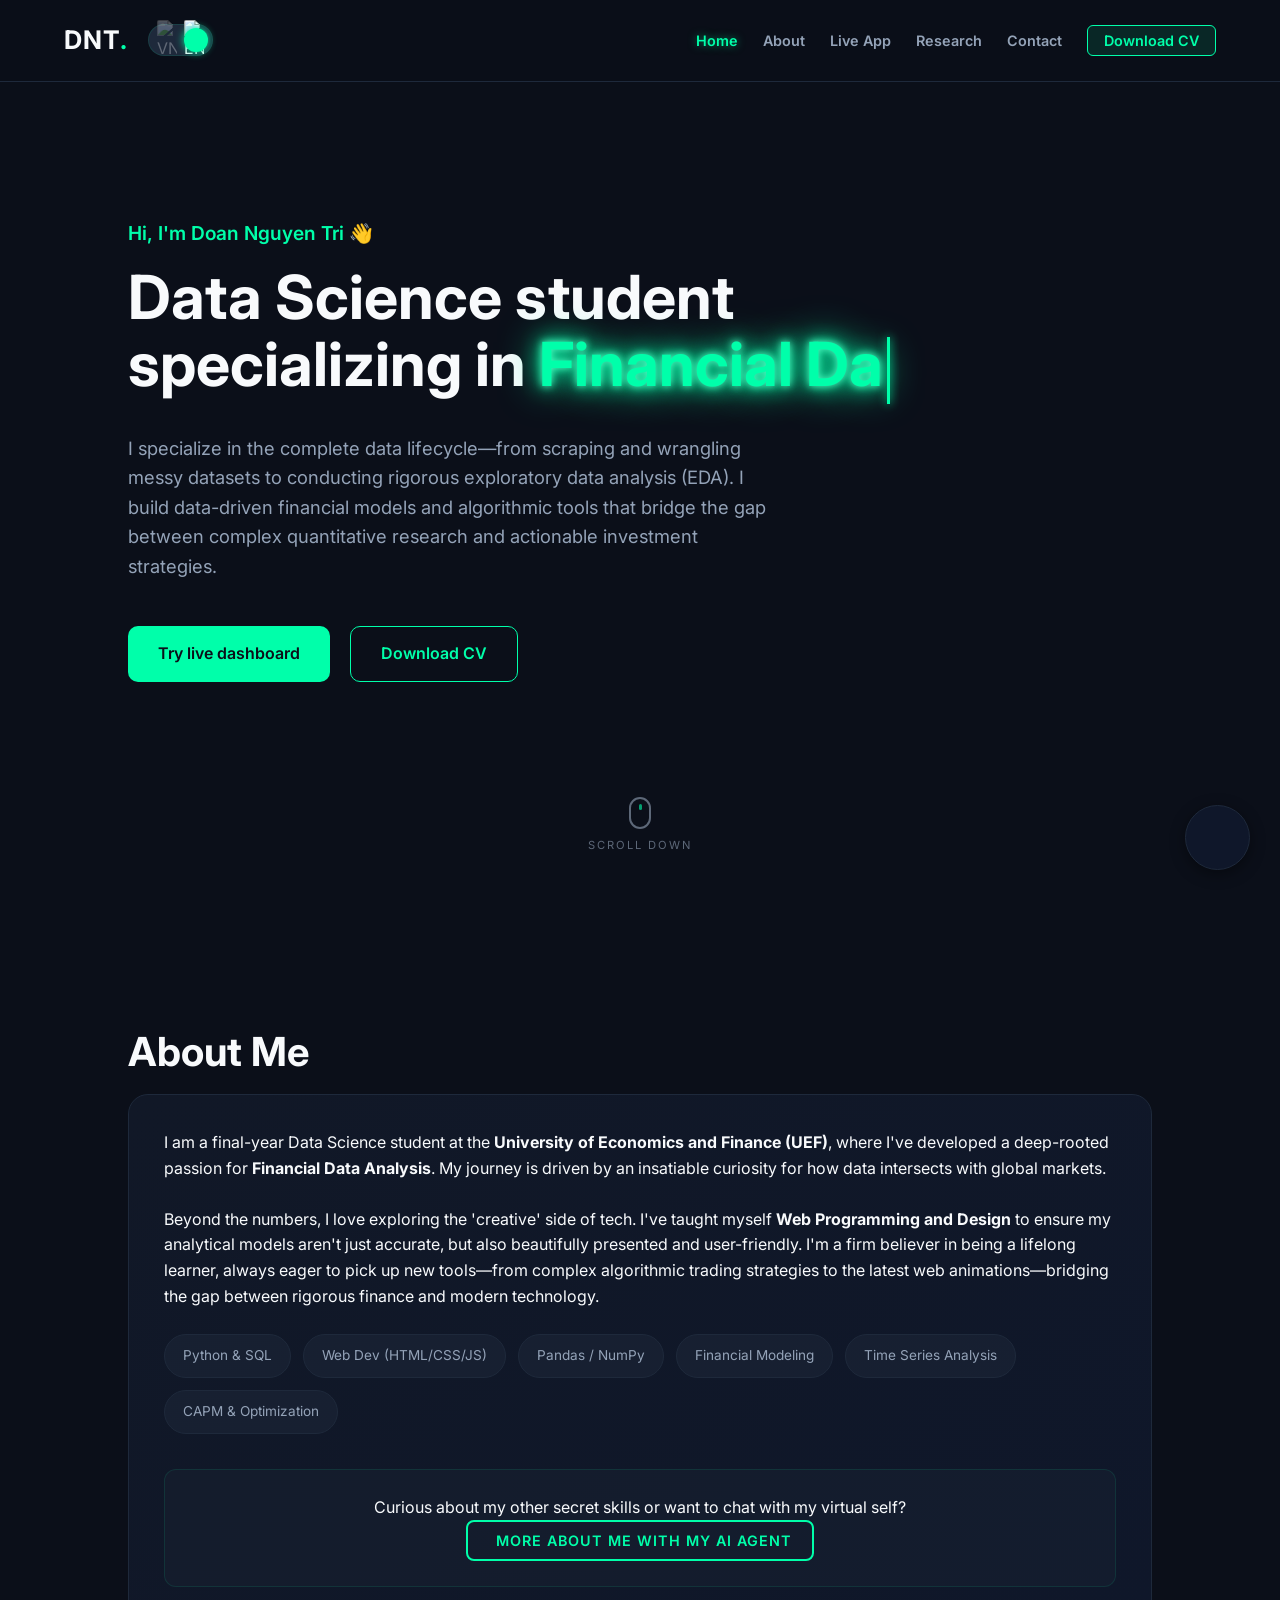
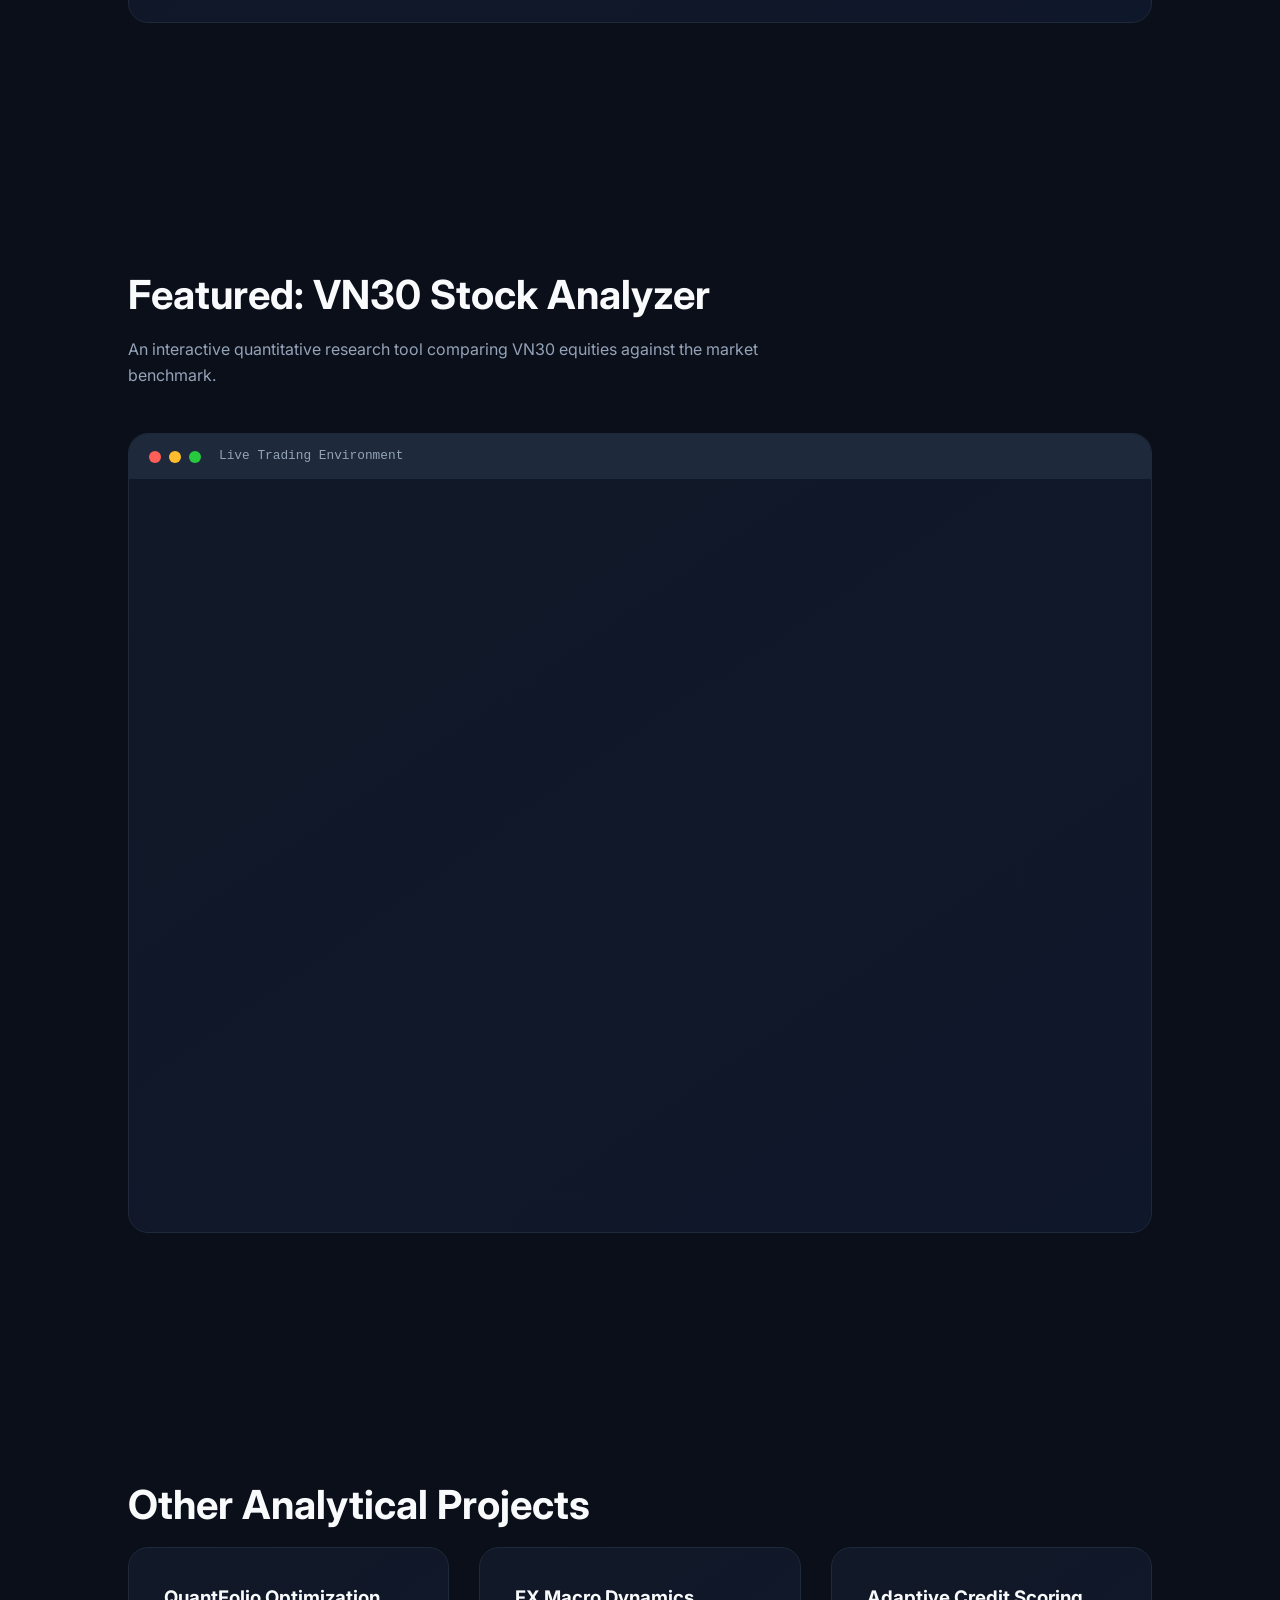
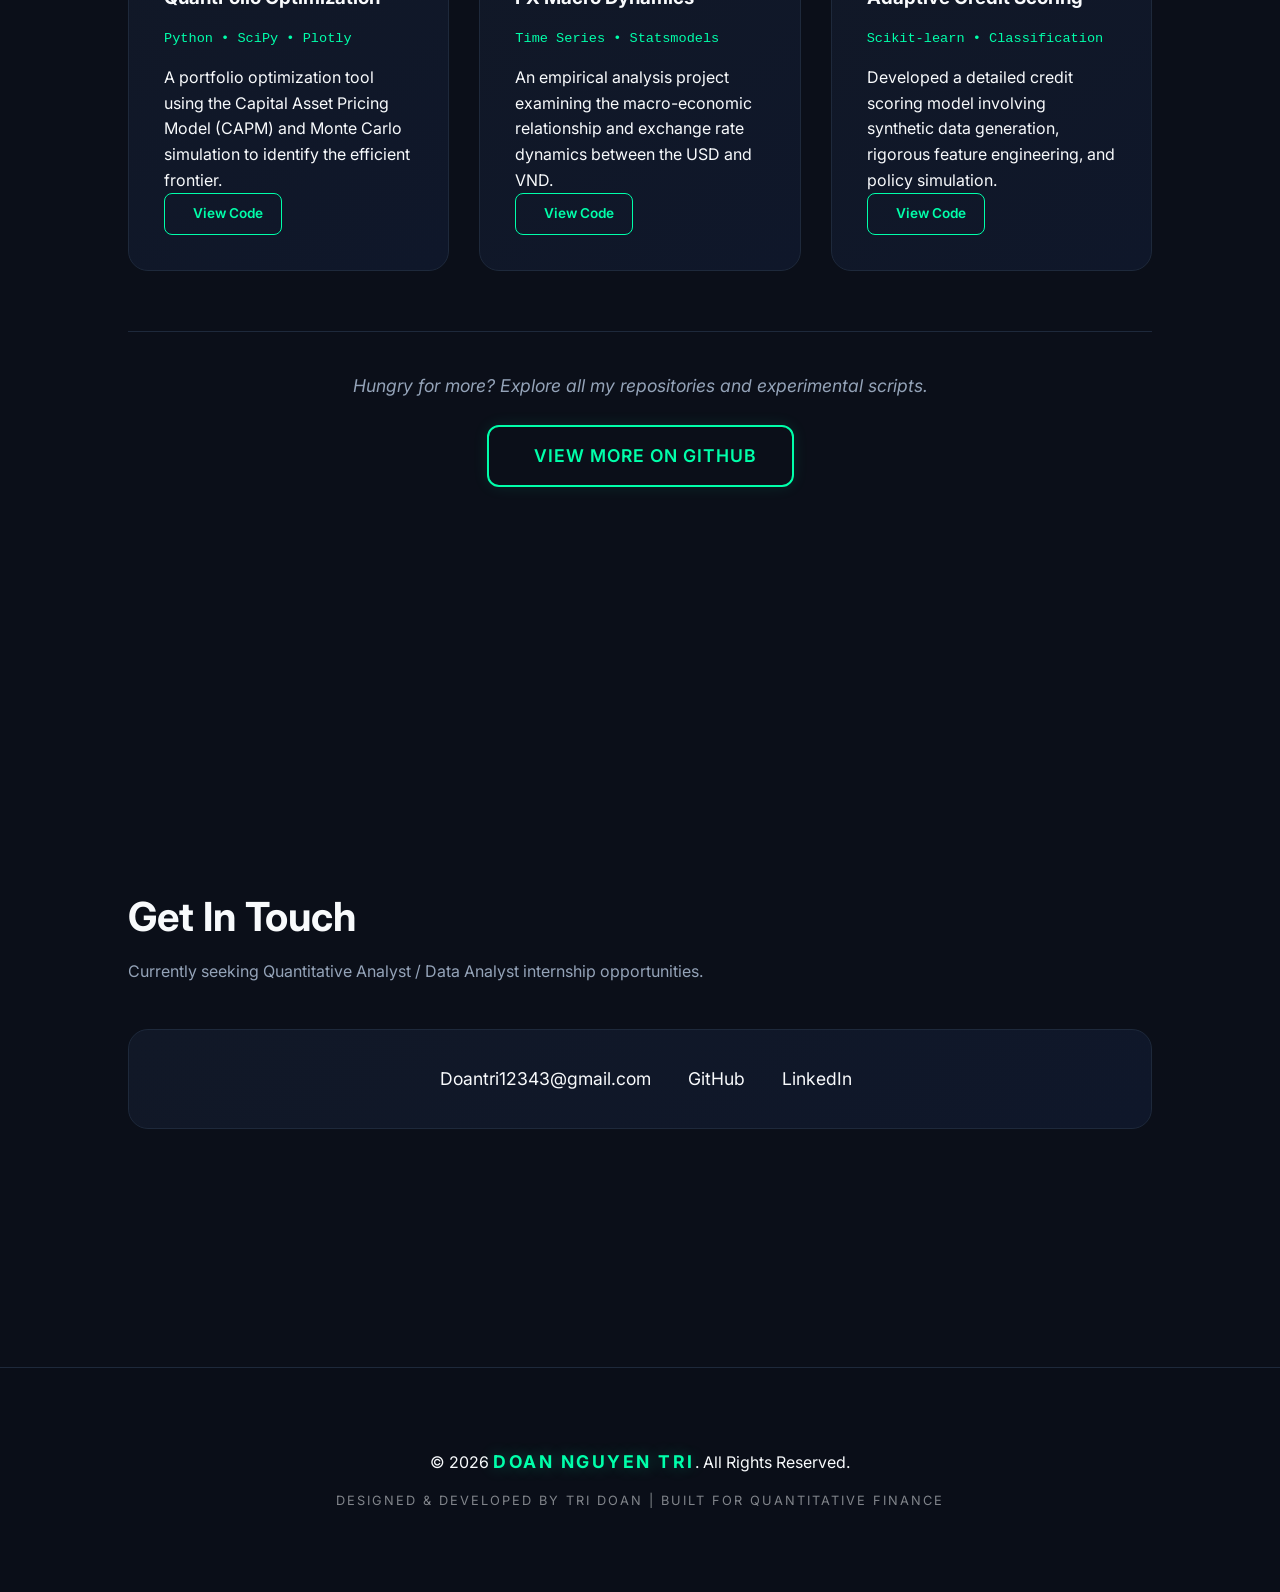
==== index.html @ 69ea42c0 "Fix: Replace flag emojis with SVG images for Windows compatibility" ====
<!DOCTYPE html>
<html lang="en">
<head>
    <meta charset="UTF-8">
    <meta name="viewport" content="width=device-width, initial-scale=1.0">
    <title>dnt.</title>
    <link rel="icon" href="assets/stats.png" type="image/png">
    <link href="https://fonts.googleapis.com/css2?family=Inter:wght@300;400;600;700&display=swap" rel="stylesheet">
    <script src="https://unpkg.com/@phosphor-icons/web"></script>
    <link rel="stylesheet" href="style.css">
    <meta name="author" content="Doan Nguyen Tri">
</head>
<body>
    <div class="scroll-progress"></div>

    <div class="video-bg-container">
        <video muted playsinline class="video-bg" id="scrollVideo">
            <source src="assets/background.mp4" type="video/mp4">
        </video>
        <div class="video-overlay"></div>
    </div>

    <nav class="navbar">
        <div class="logo">DNT<span class="accent">.</span></div>

        <div class="lang-switch-container">
            <input type="checkbox" id="lang-toggle" class="lang-checkbox">
            <label for="lang-toggle" class="lang-label">
                <div class="lang-ball"></div>
                <span class="lang-icon vi-icon">
                    <img src="https://flagcdn.com/w20/vn.png" width="20" alt="VN">
                </span>
                <span class="lang-icon en-icon">
                    <img src="https://flagcdn.com/w20/gb.png" width="20" alt="EN">
                </span>
            </label>
        </div>

        <ul class="nav-links">
            <li><a href="#hero" data-i18n="nav_home">Home</a></li>
            <li><a href="#about" data-i18n="nav_about">About</a></li>
            <li><a href="#featured" data-i18n="nav_live">Live App</a></li>
            <li><a href="#projects" data-i18n="nav_research">Research</a></li>
            <li><a href="#contact" data-i18n="nav_contact">Contact</a></li>
            <li><a href="CV_Doan_Nguyen_Tri_Quant_Analyst.pdf" download class="btn-cv-nav" data-i18n="nav_cv">Download CV</a></li>
        </ul>
    </nav>

    <section id="hero" class="section reveal">
        <p class="greeting" data-i18n="hero_greeting">Hi, I'm <span class="accent">Doan Nguyen Tri</span> 👋</p>
        <h1 class="hero-title">
            Data Science student <br>
            specializing in <span class="typed-text"></span><span class="cursor">&nbsp;</span>
        </h1>
        <p class="hero-desc" data-i18n="hero_desc">I specialize in the complete data lifecycle—from scraping and wrangling messy datasets to conducting rigorous exploratory data analysis (EDA). I build data-driven financial models and algorithmic tools that bridge the gap between complex quantitative research and actionable investment strategies.</p>
        
        <div class="hero-cta">
            <a href="#featured" class="btn btn-primary" data-i18n="hero_btn_live">Try live dashboard</a>
            <a href="CV_Doan_Nguyen_Tri_Quant_Analyst.pdf" download class="btn btn-outline" data-i18n="hero_btn_cv">
                <i class="ph ph-file-pdf"></i> Download CV
            </a>
        </div>

        <a href="#about" class="scroll-indicator">
            <div class="mouse">
                <div class="wheel"></div>
            </div>
            <p data-i18n="scroll_down">Scroll Down</p>
        </a>
    </section>

    <section id="about" class="section reveal">
        <h2 class="section-title" data-i18n="about_title">About Me</h2>
        <div class="about-content card">
            <p data-i18n="about_desc">I am a final-year Data Science student at the <strong>University of Economics and Finance (UEF)</strong>, where I've developed a deep-rooted passion for <strong>Financial Data Analysis</strong>. My journey is driven by an insatiable curiosity for how data intersects with global markets.
            <br><br>
            Beyond the numbers, I love exploring the 'creative' side of tech. I've taught myself <strong>Web Programming and Design</strong> to ensure my analytical models aren't just accurate, but also beautifully presented and user-friendly. I'm a firm believer in being a lifelong learner, always eager to pick up new tools—from complex algorithmic trading strategies to the latest web animations—bridging the gap between rigorous finance and modern technology.</p>
            
            <div class="skills-grid">
                <div class="skill-tag">Python & SQL</div>
                <div class="skill-tag">Web Dev (HTML/CSS/JS)</div>
                <div class="skill-tag">Pandas / NumPy</div>
                <div class="skill-tag">Financial Modeling</div>
                <div class="skill-tag">Time Series Analysis</div>
                <div class="skill-tag">CAPM & Optimization</div>
            </div>

            <div class="ai-agent-cta-frame reveal fade-up">
                <p data-i18n="ai_cta_text">Curious about my other secret skills or want to chat with my virtual self?</p>
                <button id="about-ai-cta-btn" class="btn-ai-cta" data-i18n="ai_cta_btn">
                    <i class="ph ph-robot"></i> More about me with my AI Agent
                </button>
            </div>
        </div>
    </section>

    <section id="featured" class="section reveal">
        <h2 class="section-title" data-i18n="featured_title">Featured: VN30 Stock Analyzer</h2>
        <p class="section-subtitle" data-i18n="featured_sub">An interactive quantitative research tool comparing VN30 equities against the market benchmark.</p>
        
        <div class="iframe-container card">
            <div class="iframe-header">
                <span class="dot red"></span>
                <span class="dot yellow"></span>
                <span class="dot green"></span>
                <span class="iframe-title" data-i18n="iframe_title">Live Trading Environment</span>
            </div>
            
            <div style="width: 100%; height: 700px; overflow: hidden; border-radius: 0 0 10px 10px;">
                <iframe 
                    src="https://dnt-quant-analyzer.streamlit.app/?embed=true#raw-data-explorer" 
                    style="width: 100%; height: 750px; border: none; margin-bottom: -50px; display: block;"
                    allowfullscreen>
                </iframe>
            </div>
        </div>
    </section>

    <section id="projects" class="section reveal">
        <h2 class="section-title" data-i18n="projects_title">Other Analytical Projects</h2>
        
        <div class="projects-grid">
            <div class="project-card card">
                <h3>QuantFolio Optimization</h3>
                <div class="tech-stack">Python • SciPy • Plotly</div>
                <p data-i18n="proj_1_desc">A portfolio optimization tool using the Capital Asset Pricing Model (CAPM) and Monte Carlo simulation to identify the efficient frontier.</p>
                <a href="https://github.com/carrot1301/QuantFolio-Optimization" class="btn btn-outline btn-sm" target="_blank" data-i18n="view_code">
                    <i class="ph ph-github-logo"></i> View Code
                </a>
            </div>

            <div class="project-card card">
                <h3>FX Macro Dynamics</h3>
                <div class="tech-stack">Time Series • Statsmodels</div>
                <p data-i18n="proj_2_desc">An empirical analysis project examining the macro-economic relationship and exchange rate dynamics between the USD and VND.</p>
                <a href="https://github.com/carrot1301/FX-Macro-Dynamics-USD-VND-Driver-Analysis" class="btn btn-outline btn-sm" target="_blank" data-i18n="view_code">
                    <i class="ph ph-github-logo"></i> View Code
                </a>
            </div>

            <div class="project-card card">
                <h3>Adaptive Credit Scoring</h3>
                <div class="tech-stack">Scikit-learn • Classification</div>
                <p data-i18n="proj_3_desc">Developed a detailed credit scoring model involving synthetic data generation, rigorous feature engineering, and policy simulation.</p>
                <a href="https://github.com/carrot1301/Latent-Default-Prediction-System" class="btn btn-outline btn-sm" target="_blank" data-i18n="view_code">
                    <i class="ph ph-github-logo"></i> View Code
                </a>
            </div>
        </div> 
        
        <div class="github-cta reveal">
            <p data-i18n="github_cta_text">Hungry for more? Explore all my repositories and experimental scripts.</p>
            <a href="https://github.com/carrot1301?tab=repositories" target="_blank" class="btn btn-github-more" data-i18n="github_cta_btn">
                <i class="ph ph-github-logo"></i> View more on GitHub
            </a>
        </div>
    </section>

    <section id="contact" class="section reveal">
        <h2 class="section-title" data-i18n="contact_title">Get In Touch</h2>
        <p class="section-subtitle" data-i18n="contact_sub">Currently seeking Quantitative Analyst / Data Analyst internship opportunities.</p>
        <div class="contact-links card">
            <a href="mailto:doantri12343@gmail.com" class="contact-item">
                <i class="ph ph-envelope-simple"></i> Doantri12343@gmail.com
            </a>
            <a href="https://github.com/carrot1301" target="_blank" class="contact-item">
                <i class="ph ph-github-logo"></i> GitHub
            </a>
            <a href="https://www.linkedin.com/in/nguyen-tri-doan-629408251/" target="_blank" class="contact-item">
                <i class="ph ph-linkedin-logo"></i> LinkedIn
            </a>
        </div>
    </section>

    <footer>
        <div class="footer-content">
            <p data-i18n="footer_rights">© 2026 <strong>DOAN NGUYEN TRI</strong>. All Rights Reserved.</p>
            <p class="footer-sub" data-i18n="footer_sub">Designed & Developed by Tri Doan | Built for Quantitative Finance</p>
        </div>
    </footer>

    <div class="chatbot-container">
        <button id="chat-toggle-btn" class="chat-toggle-btn">
            <div id="siri-orb" class="siri-sphere hidden"></div>
            <i class="ph ph-robot" id="robot-icon"></i>
        </button>
        
        <div id="chat-window" class="chat-window hidden">
            <div class="chat-header">
                <span class="bot-name">DNT AI Assistant <span class="dot green"></span></span>
                <button id="close-chat-btn"><i class="ph ph-x"></i></button>
            </div>
            <div id="chat-messages" class="chat-messages">
                <div class="message bot" data-i18n="chat_welcome">Xin chào! Mình là trợ lý AI của Trí. Bạn có câu hỏi gì không?</div>
            </div>
            <div class="chat-input-area">
                <input type="text" id="chat-input" data-i18n-placeholder="chat_placeholder" placeholder="Đợi bạn hỏi..." />
                <button id="send-chat-btn"><i class="ph ph-paper-plane-right"></i></button>
            </div>
        </div>
    </div>

    <script src="https://cdnjs.cloudflare.com/ajax/libs/animejs/3.2.1/anime.min.js"></script>
    <script src="script.js"></script>
</body>
</html>
---- style.css ----
/* --- 1. BIẾN GLOBAL & CẤU HÌNH HỆ THỐNG --- */
:root {
    --bg-color: #0b0f19;
    --card-bg: linear-gradient(145deg, #111827, #0f172a);
    --card-border: #1e293b;
    --text-primary: #f8fafc;
    --text-secondary: #94a3b8;
    --accent: #00ffaa;
    --accent-hover: #00cc88;
    --transition: all 0.4s cubic-bezier(0.4, 0, 0.2, 1);
}

/* --- 2. RESET & CẤU HÌNH CHUNG --- */
* { margin: 0; padding: 0; box-sizing: border-box; font-family: 'Inter', sans-serif; }
html { scroll-behavior: smooth; }
body { background-color: var(--bg-color); color: var(--text-primary); line-height: 1.6; overflow-x: hidden; }
.navbar, .section, footer { position: relative; z-index: 10; }

/* --- 3. VIDEO BACKGROUND --- */
.video-bg-container {
    position: fixed; top: 0; left: 0;
    width: 100vw; height: 100vh;
    z-index: -100; overflow: hidden;
    pointer-events: none;
    background: var(--bg-color);
}
.video-bg {
    min-width: 100%; min-height: 100%;
    width: auto; height: auto;
    position: absolute; top: 50%; left: 50%;
    transform: translate(-50%, -50%);
    object-fit: cover;
    filter: blur(2px);
    will-change: transform, opacity;
}
.video-overlay {
    position: absolute; top: 0; left: 0;
    width: 100%; height: 100%;
    background-color: rgba(11, 15, 25, 0.82);
    z-index: -99;
}

/* --- 4. NAVBAR --- */
.navbar {
    position: fixed; top: 0; width: 100%;
    padding: 20px 5%;
    display: flex; justify-content: space-between; align-items: center;
    background: rgba(11, 15, 25, 0.75);
    backdrop-filter: blur(15px);
    border-bottom: 1px solid var(--card-border);
    z-index: 1000;
}
.logo { font-size: 1.6rem; font-weight: 700; letter-spacing: 1px; color: var(--text-primary); }
.accent { color: var(--accent); }
.nav-links { list-style: none; display: flex; gap: 25px; align-items: center; }
.nav-links a { text-decoration: none; color: var(--text-secondary); font-size: 0.9rem; font-weight: 600; transition: var(--transition); }
.nav-links a:hover, .nav-links a.active { color: var(--accent); text-shadow: 0 0 8px rgba(0, 255, 170, 0.5); }
.btn-cv-nav { background: rgba(0, 255, 170, 0.1); border: 1px solid var(--accent); padding: 6px 16px !important; border-radius: 6px; color: var(--accent) !important; }
.btn-cv-nav:hover { background: var(--accent) !important; color: var(--bg-color) !important; box-shadow: 0 0 15px var(--accent); }

/* --- 5. TYPING NEON GLOW --- */
.typed-text {
    color: var(--accent);
    text-shadow: 0 0 7px rgba(255,255,255,0.3), 0 0 10px var(--accent), 0 0 21px var(--accent), 0 0 42px var(--accent);
}
.cursor {
    display: inline-block; width: 3px; height: 1.1em;
    background-color: var(--accent); margin-left: 4px;
    vertical-align: middle;
    animation: blink 1s step-end infinite;
    box-shadow: 0 0 10px var(--accent);
}
.cursor.typing { animation: none; opacity: 1; }
@keyframes blink { 0%, 100% { opacity: 1; } 50% { opacity: 0; } }

/* --- 6. SCROLL INDICATORS --- */
.scroll-progress {
    position: fixed; top: 0; left: 0;
    height: 3px; background: var(--accent); width: 0%;
    z-index: 9999; box-shadow: 0 0 10px var(--accent);
}
.scroll-indicator {
    position: absolute; bottom: 5vh; left: 50%;
    transform: translateX(-50%);
    display: flex; flex-direction: column; align-items: center; gap: 8px;
    text-decoration: none; opacity: 0.6; transition: var(--transition);
}
.scroll-indicator:hover { opacity: 1; }
.scroll-indicator p { font-size: 0.7rem; letter-spacing: 2px; text-transform: uppercase; color: var(--text-secondary); }
.mouse { width: 22px; height: 32px; border: 2px solid var(--text-secondary); border-radius: 12px; display: flex; justify-content: center; padding-top: 5px; }
.wheel { width: 3px; height: 6px; background-color: var(--accent); border-radius: 2px; animation: scrollWheel 1.6s infinite; }
@keyframes scrollWheel { 0% { transform: translateY(0); opacity: 1; } 100% { transform: translateY(12px); opacity: 0; } }

/* --- 7. SECTION & REVEAL --- */
.section { padding: 120px 10%; min-height: 80vh; display: flex; flex-direction: column; justify-content: center; }
.reveal { opacity: 0; transform: translateY(30px); transition: all 0.8s cubic-bezier(0.4, 0, 0.2, 1); }
.reveal.active { opacity: 1; transform: translateY(0); }
.section-title { font-size: 2.5rem; margin-bottom: 10px; font-weight: 700; }
.section-subtitle { color: var(--text-secondary); margin-bottom: 45px; max-width: 700px; }

/* --- 8. CARD --- */
.card {
    background: var(--card-bg);
    border: 1px solid var(--card-border);
    border-radius: 20px; padding: 35px;
    transition: var(--transition);
}
.card:hover {
    transform: translateY(-8px);
    box-shadow: 0 15px 40px rgba(0,0,0,0.4);
    border-color: rgba(0,255,170,0.4);
}

/* --- 9. HERO --- */
#hero { min-height: 100vh; align-items: flex-start; }
.greeting { color: var(--accent); font-size: 1.2rem; font-weight: 600; margin-bottom: 15px; }
.hero-title { font-size: 3.8rem; line-height: 1.1; margin-bottom: 30px; }
.hero-desc { font-size: 1.15rem; color: var(--text-secondary); max-width: 650px; margin-bottom: 45px; }
.hero-cta { display: flex; gap: 20px; }

/* --- 10. BUTTONS --- */
.btn {
    padding: 14px 30px; border-radius: 10px; text-decoration: none;
    font-weight: 600; transition: var(--transition);
    display: inline-flex; align-items: center; gap: 10px;
}
/* FIX: Added .btn-sm for project cards */
.btn-sm { padding: 9px 18px; font-size: 0.85rem; border-radius: 8px; }
.btn-primary { background-color: var(--accent); color: var(--bg-color); }
.btn-outline { color: var(--accent); border: 1px solid var(--accent); }
.btn-primary:hover, .btn-outline:hover { transform: translateY(-3px) scale(1.02); box-shadow: 0 5px 20px rgba(0,255,170,0.2); }

/* --- 11. SKILLS --- */
.skills-grid { display: flex; flex-wrap: wrap; gap: 12px; margin-top: 25px; }
.skill-tag {
    background: rgba(30,41,59,0.5); border: 1px solid var(--card-border);
    padding: 10px 18px; border-radius: 50px;
    font-size: 0.85rem; color: var(--text-secondary);
    transition: var(--transition);
}
.skill-tag:hover { border-color: var(--accent); color: var(--accent); background: rgba(0,255,170,0.05); }

/* --- 12. AI AGENT CTA (ABOUT ME) --- */
/* FIX: Unified class name — HTML now uses .ai-agent-cta-frame (removed "reveal" suffix) */
.ai-agent-cta-frame {
    margin-top: 35px; padding: 25px; border-radius: 12px;
    background: rgba(30,41,59,0.3);
    border: 1px solid rgba(0,255,170,0.1);
    text-align: center; transition: var(--transition);
}
.ai-agent-cta-frame:hover {
    border-color: rgba(0,255,170,0.3);
    box-shadow: 0 0 15px rgba(0,255,170,0.05);
}
.btn-ai-cta {
    background: transparent; border: 2px solid var(--accent); color: var(--accent);
    padding: 10px 20px; font-size: 0.9rem; font-weight: 600; border-radius: 8px;
    cursor: pointer; display: inline-flex; align-items: center; gap: 8px;
    text-transform: uppercase; letter-spacing: 1px; transition: var(--transition);
}
.btn-ai-cta:hover { background: var(--accent); color: var(--bg-color) !important; transform: translateY(-3px); box-shadow: 0 0 15px var(--accent); }
.btn-ai-cta i { font-size: 1.2rem; }

/* --- 13. IFRAME (STREAMLIT) --- */
.iframe-container { height: 800px; display: flex; flex-direction: column; padding: 0; overflow: hidden; }
.iframe-header { background: #1e293b; padding: 12px 20px; display: flex; align-items: center; gap: 8px; }
.dot { width: 12px; height: 12px; border-radius: 50%; }
.dot.red { background: #ff5f56; } .dot.yellow { background: #ffbd2e; } .dot.green { background: #27c93f; }
.iframe-title { color: #94a3b8; font-size: 0.8rem; margin-left: 10px; font-family: monospace; }
iframe { width: 100%; height: 100%; border: none; }

/* --- 14. PROJECTS --- */
.projects-grid { display: grid; grid-template-columns: repeat(auto-fit, minmax(320px, 1fr)); gap: 30px; }
.tech-stack { color: var(--accent); font-size: 0.85rem; font-family: monospace; margin: 15px 0; }

/* --- 15. GITHUB CTA --- */
.github-cta { text-align: center; margin-top: 60px; padding: 40px; border-top: 1px solid var(--card-border); }
.github-cta p { color: var(--text-secondary); font-size: 1.1rem; margin-bottom: 25px; font-style: italic; }
.btn-github-more {
    background: transparent; border: 2px solid var(--accent); color: var(--accent);
    padding: 15px 35px; font-size: 1.1rem; border-radius: 12px;
    text-transform: uppercase; letter-spacing: 1px;
    box-shadow: 0 0 15px rgba(0,255,170,0.1); transition: all 0.4s ease;
}
.btn-github-more:hover { background: var(--accent); color: var(--bg-color) !important; transform: translateY(-5px) scale(1.05); box-shadow: 0 0 30px var(--accent); }
.btn-github-more i { font-size: 1.4rem; }

/* --- 16. CONTACT --- */
.contact-links { display: flex; gap: 25px; justify-content: center; flex-wrap: wrap; }
.contact-item { color: var(--text-primary); text-decoration: none; display: flex; align-items: center; gap: 12px; font-size: 1.1rem; transition: var(--transition); }
.contact-item:hover { color: var(--accent); transform: translateY(-2px); }

/* --- 17. FOOTER --- */
footer { text-align: center; padding: 80px 20px; background: rgba(11,15,25,0.9); border-top: 1px solid var(--card-border); backdrop-filter: blur(10px); }
.footer-content strong { color: var(--accent); letter-spacing: 2.5px; text-shadow: 0 0 15px rgba(0,255,170,0.3); font-size: 1.1rem; }
.footer-sub { font-size: 0.8rem; margin-top: 15px; opacity: 0.5; text-transform: uppercase; letter-spacing: 2px; }

/* --- 18. CHATBOT --- */
.chatbot-container { position: fixed; bottom: 30px; right: 30px; z-index: 1000; font-family: 'Inter', sans-serif; }
.chat-toggle-btn {
    width: 65px; height: 65px; border-radius: 50%;
    background-color: #0f172a; color: var(--accent);
    border: 1px solid var(--card-border); font-size: 30px;
    cursor: pointer; box-shadow: 0 4px 15px rgba(0,0,0,0.4);
    transition: transform 0.3s ease;
    display: flex; align-items: center; justify-content: center; overflow: hidden;
}
.chat-toggle-btn:hover { transform: scale(1.1); box-shadow: 0 0 15px rgba(0,255,170,0.3); }
.siri-sphere {
    position: absolute; width: 100%; height: 100%;
    background: radial-gradient(circle at 50% 50%, rgba(0,255,170,0.5) 0%, rgba(72,0,255,0.4) 50%, rgba(0,0,0,0) 70%);
    filter: blur(2px); opacity: 0.8; transition: opacity 0.3s ease;
}
.siri-sphere.hidden { opacity: 0; pointer-events: none; }
.chat-toggle-btn.active #robot-icon { opacity: 0; }

.chat-window {
    position: absolute; bottom: 85px; right: 0;
    width: 350px; height: 480px;
    background-color: #0b0f19; border: 1px solid var(--card-border);
    border-radius: 18px; display: flex; flex-direction: column;
    box-shadow: 0 10px 40px rgba(0,0,0,0.8); overflow: hidden;
    transition: opacity 0.3s ease, transform 0.3s ease;
    transform-origin: bottom right;
}
.chat-window.hidden { opacity: 0; transform: scale(0); pointer-events: none; }

.chat-header {
    background-color: rgba(255,255,255,0.03); padding: 16px;
    display: flex; justify-content: space-between; align-items: center;
    border-bottom: 1px solid var(--card-border);
}
.bot-name { font-weight: 600; color: var(--text-primary); display: flex; align-items: center; gap: 8px; }
#close-chat-btn { background: none; border: none; color: var(--text-secondary); font-size: 20px; cursor: pointer; }

.chat-messages { flex-grow: 1; padding: 18px; overflow-y: auto; display: flex; flex-direction: column; gap: 12px; }
.chat-messages::-webkit-scrollbar { width: 5px; }
.chat-messages::-webkit-scrollbar-thumb { background: var(--card-border); border-radius: 5px; }

.message { max-width: 80%; padding: 11px 16px; border-radius: 16px; font-size: 0.9rem; line-height: 1.5; }
.message.bot { background-color: rgba(255,255,255,0.04); color: var(--text-primary); align-self: flex-start; border-bottom-left-radius: 3px; }
.message.user { background-color: var(--accent); color: var(--bg-color); align-self: flex-end; border-bottom-right-radius: 3px; font-weight: 600; }

/* FIX: Typing indicator animation */
.message.typing-indicator { opacity: 0.6; font-style: italic; animation: pulse 1.2s ease-in-out infinite; }
@keyframes pulse { 0%, 100% { opacity: 0.6; } 50% { opacity: 1; } }

.chat-input-area { display: flex; padding: 16px; border-top: 1px solid var(--card-border); gap: 10px; }
#chat-input { flex-grow: 1; background-color: rgba(255,255,255,0.04); border: 1px solid var(--card-border); border-radius: 20px; padding: 10px 18px; color: var(--text-primary); outline: none; }
#chat-input:focus { border-color: var(--accent); }
#send-chat-btn { background-color: var(--accent); color: var(--bg-color); border: none; border-radius: 50%; width: 42px; height: 42px; cursor: pointer; display: flex; align-items: center; justify-content: center; transition: transform 0.2s; }
#send-chat-btn:hover { transform: scale(1.1); }

/* --- 19. RESPONSIVE --- */
@media (max-width: 768px) {
    .hero-title { font-size: 2.5rem; }
    .nav-links { display: none; }
    .section { padding: 80px 5%; }
    .hero-cta { flex-direction: column; }
    .iframe-container { height: 500px; }
    .chat-window { width: 300px; }
}

/* --- 20. THÊM MỚI: LANGUAGE TOGGLE SWITCH --- */
.lang-switch-container {
    margin-left: 20px;
    margin-right: auto;
    display: flex;
    align-items: center;
}

.lang-checkbox {
    display: none;
}

.lang-label {
    width: 65px;
    height: 32px;
    background-color: var(--card-border);
    border-radius: 50px;
    position: relative;
    cursor: pointer;
    display: flex;
    align-items: center;
    justify-content: space-between;
    padding: 0 8px;
    border: 1px solid rgba(0, 255, 170, 0.1);
    transition: var(--transition);
}

.lang-label:hover {
    border-color: var(--accent);
    box-shadow: 0 0 10px rgba(0, 255, 170, 0.2);
}

.lang-ball {
    width: 24px;
    height: 24px;
    background-color: var(--accent);
    border-radius: 50%;
    position: absolute;
    top: 3px;
    left: 4px;
    transition: transform 0.4s cubic-bezier(0.4, 0, 0.2, 1);
    z-index: 2;
    box-shadow: 0 0 8px var(--accent);
}

/* Khi checkbox được check (sang Tiếng Anh - icon bên phải) */
.lang-checkbox:checked + .lang-label .lang-ball {
    transform: translateX(31px);
}

.lang-icon {
    font-size: 16px;
    z-index: 1;
    user-select: none;
    transition: opacity 0.3s ease;
}

/* Làm mờ icon không được chọn */
.lang-checkbox:checked + .lang-label .vi-icon { opacity: 0.3; }
.lang-checkbox:not(:checked) + .lang-label .en-icon { opacity: 0.3; }
.lang-icon {
    display: flex;
    align-items: center;
    justify-content: center;
    z-index: 1;
    transition: opacity 0.3s ease;
}

.lang-icon img {
    display: block;
    border-radius: 2px; /* Bo góc nhẹ cho lá cờ nhìn hiện đại */
    object-fit: contain;
}

/* Giữ nguyên các logic mờ icon cũ của bạn */
.lang-checkbox:checked + .lang-label .vi-icon { opacity: 0.3; }
.lang-checkbox:not(:checked) + .lang-label .en-icon { opacity: 0.3; }
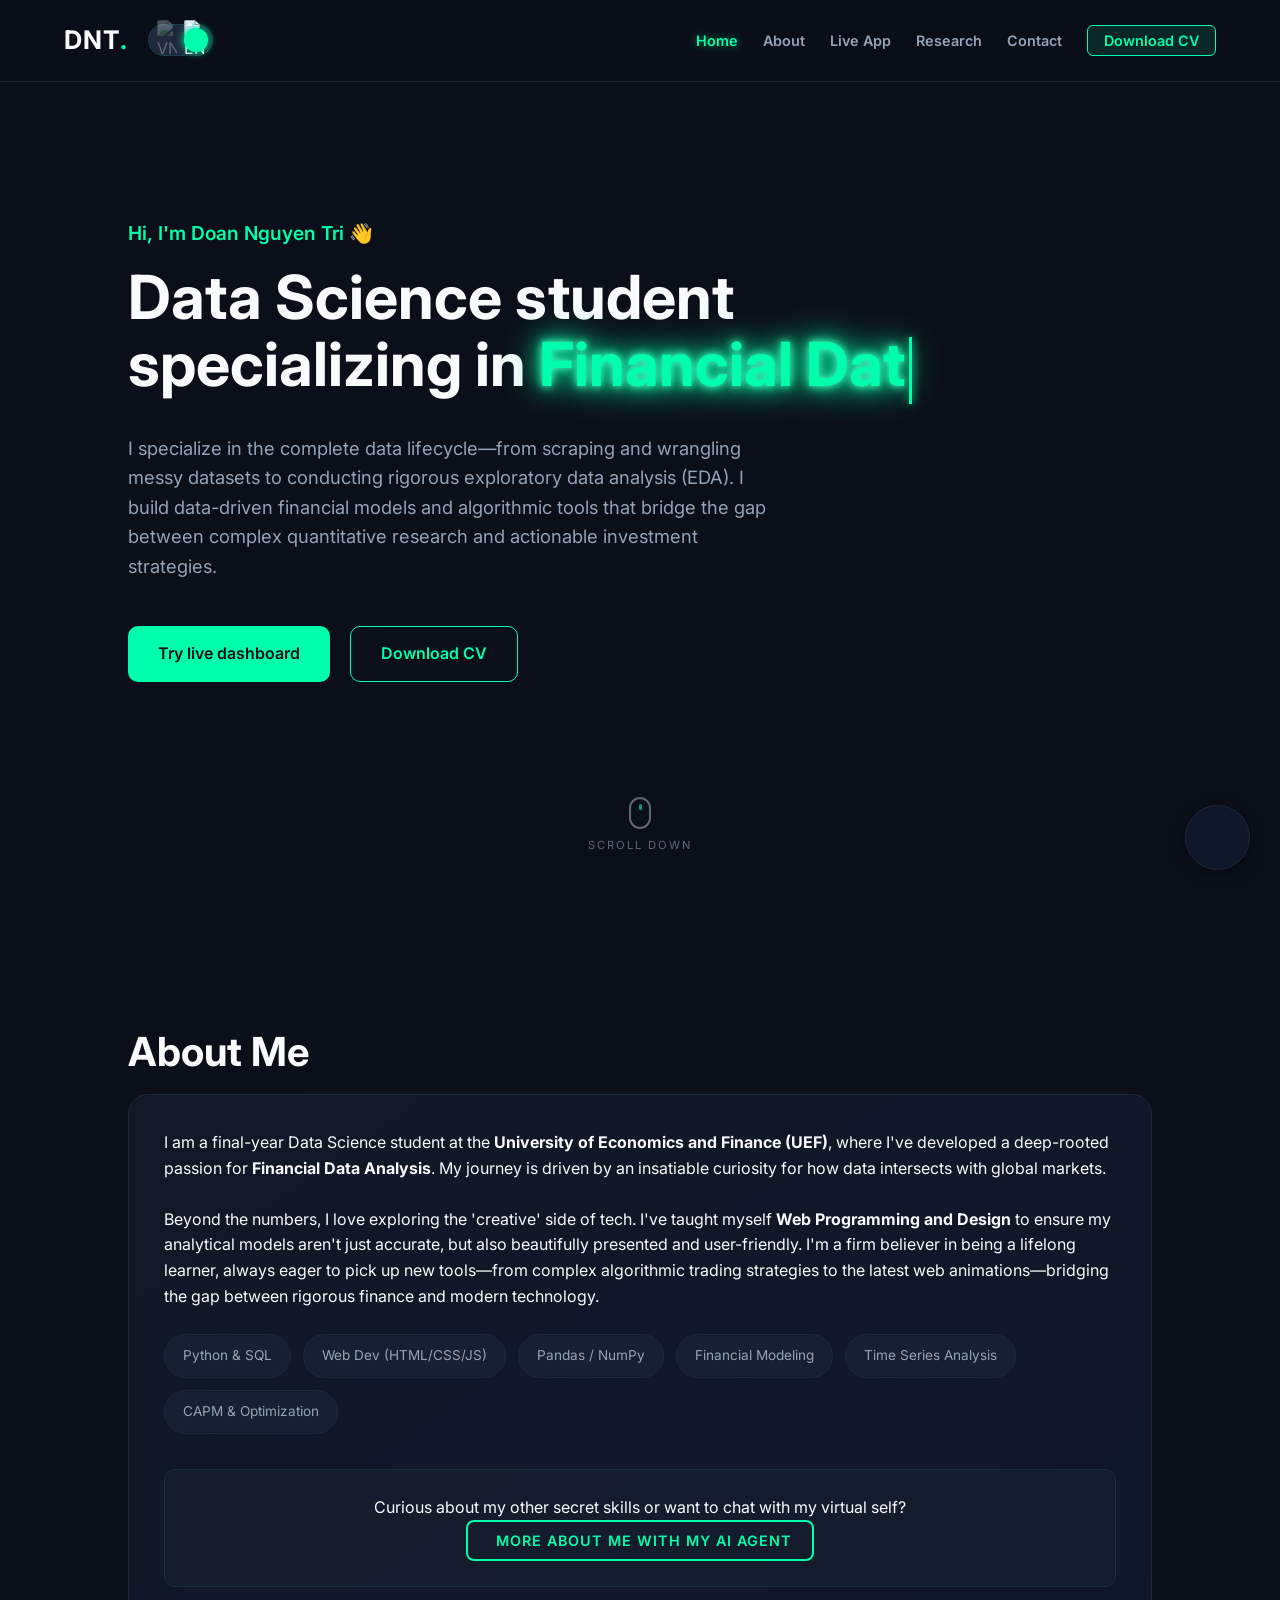
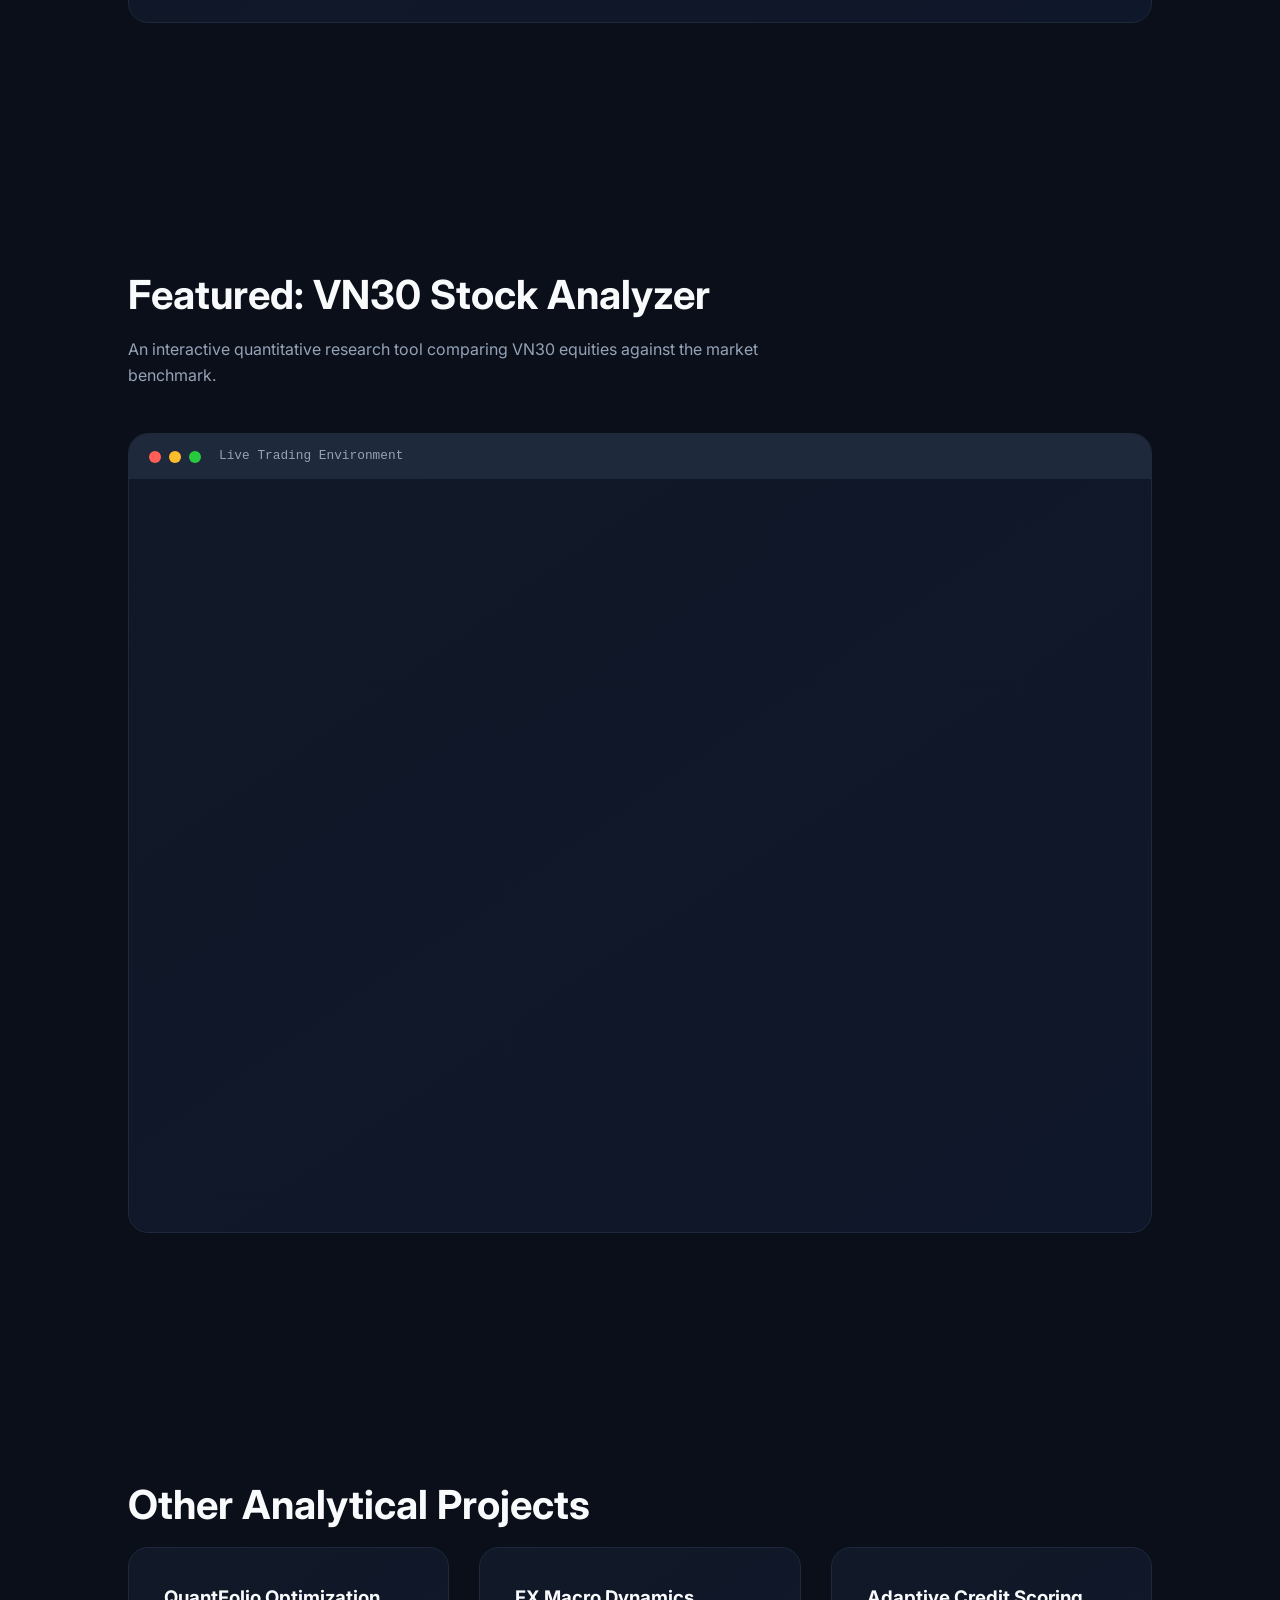
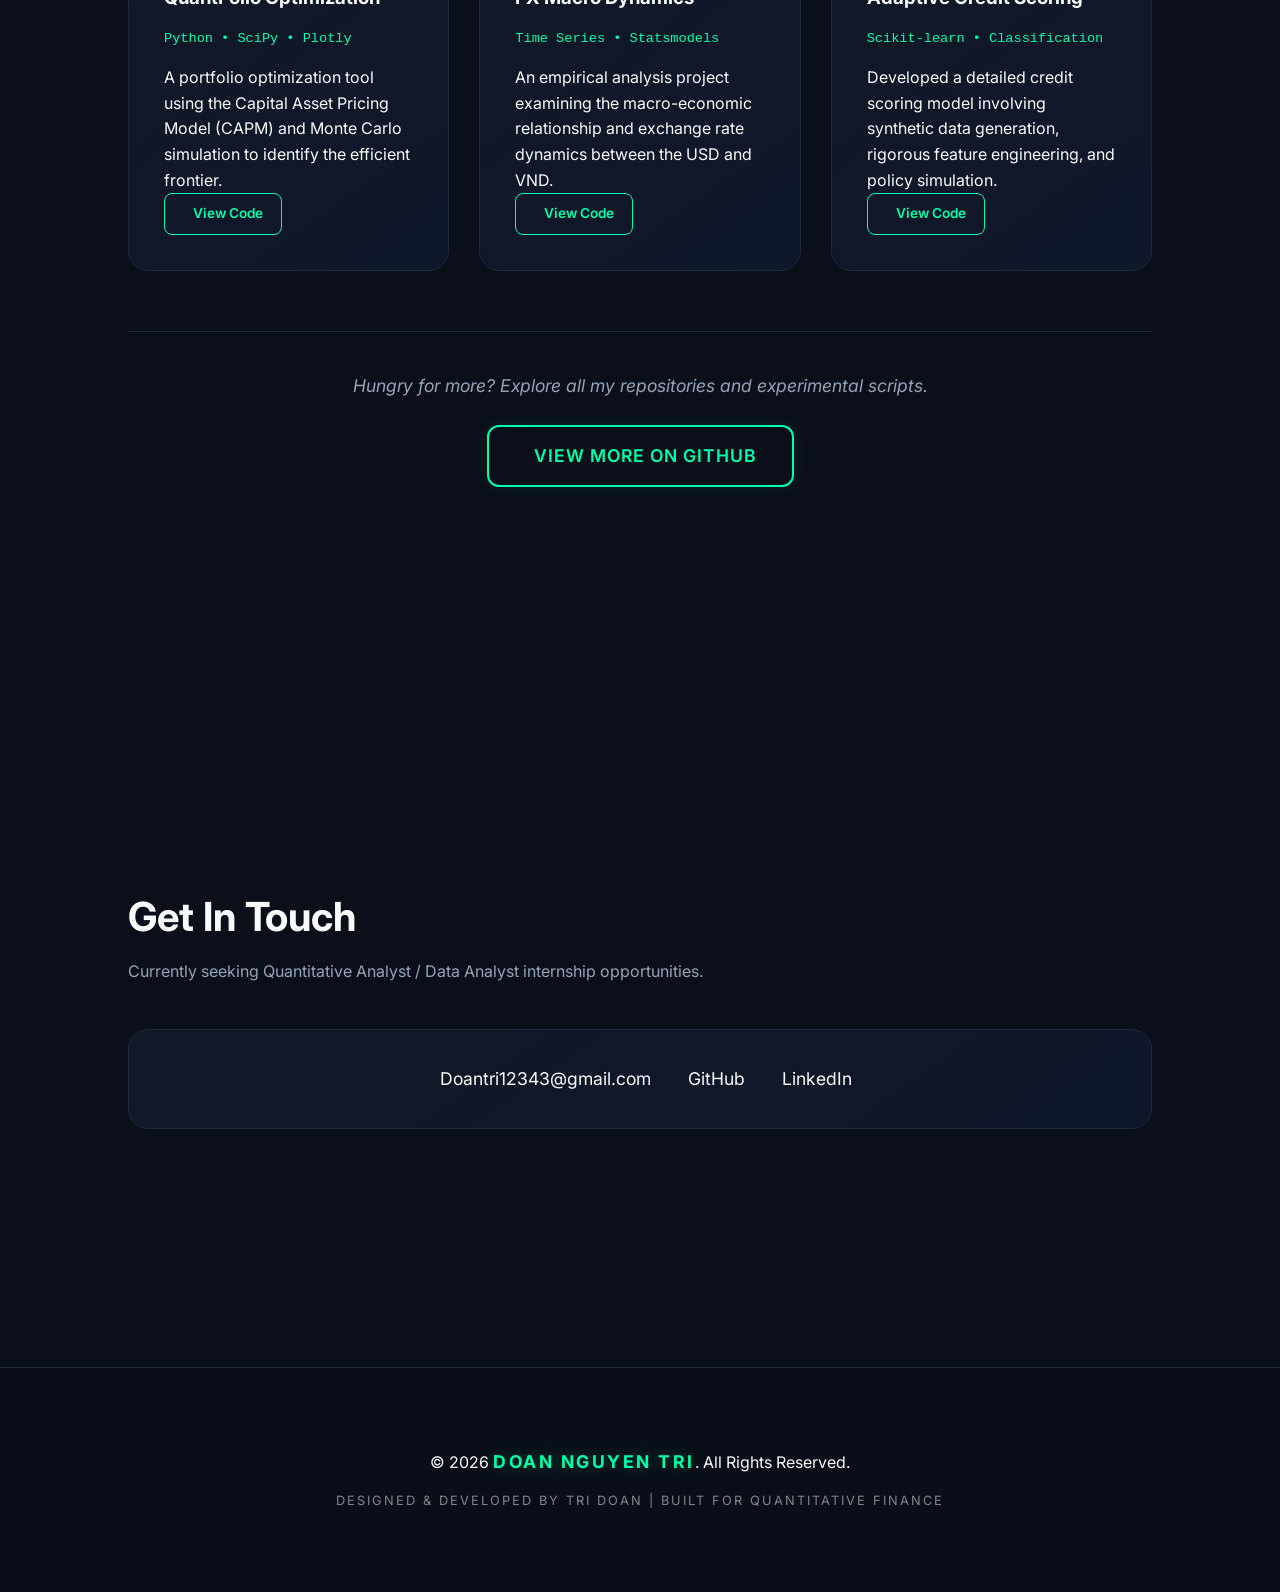
==== commit cd20072f: "Fix auto-scroll issue and restore Streamlit embed mode" ====
--- a/index.html
+++ b/index.html
@@ -108,7 +108,7 @@
             
             <div style="width: 100%; height: 700px; overflow: hidden; border-radius: 0 0 10px 10px;">
                 <iframe 
-                    src="https://dnt-quant-analyzer.streamlit.app/?embed=true#raw-data-explorer" 
+                    src="https://dnt-quant-analyzer.streamlit.app/?embed=true" 
                     style="width: 100%; height: 750px; border: none; margin-bottom: -50px; display: block;"
                     allowfullscreen>
                 </iframe>
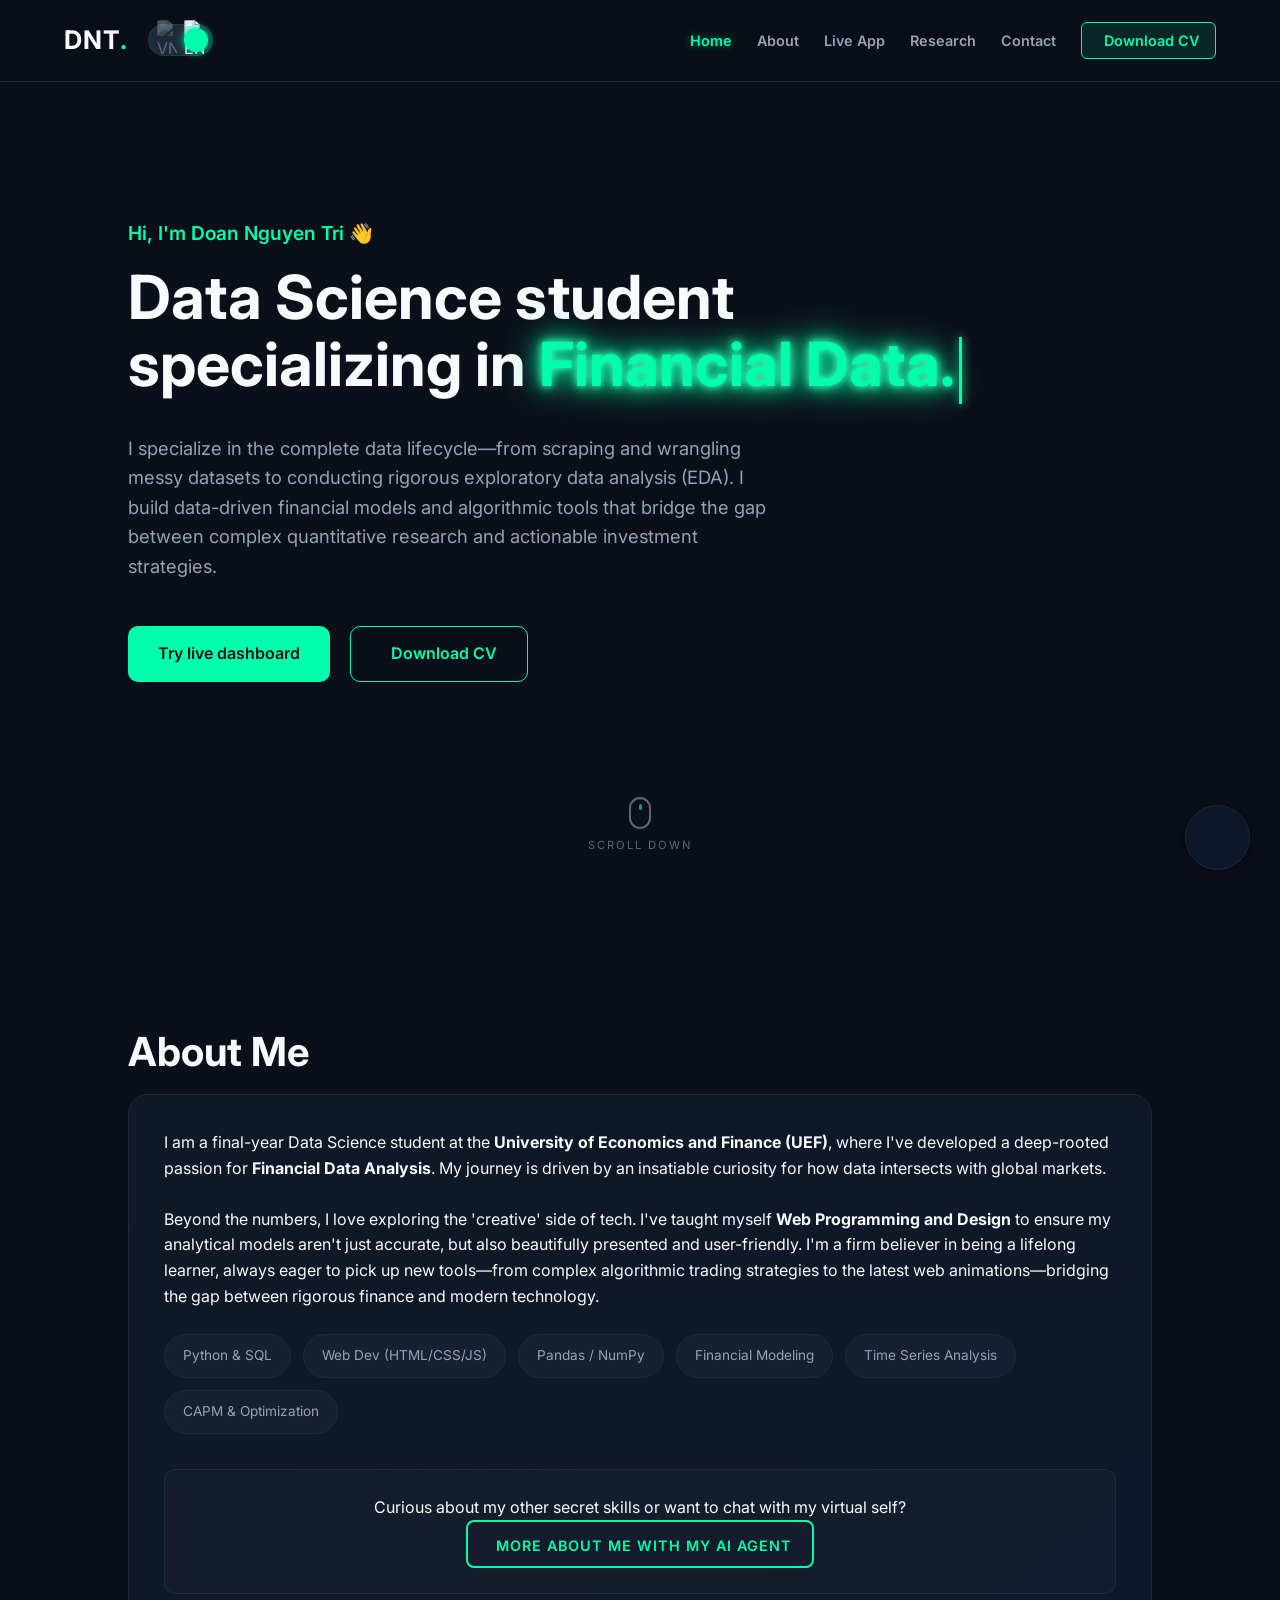
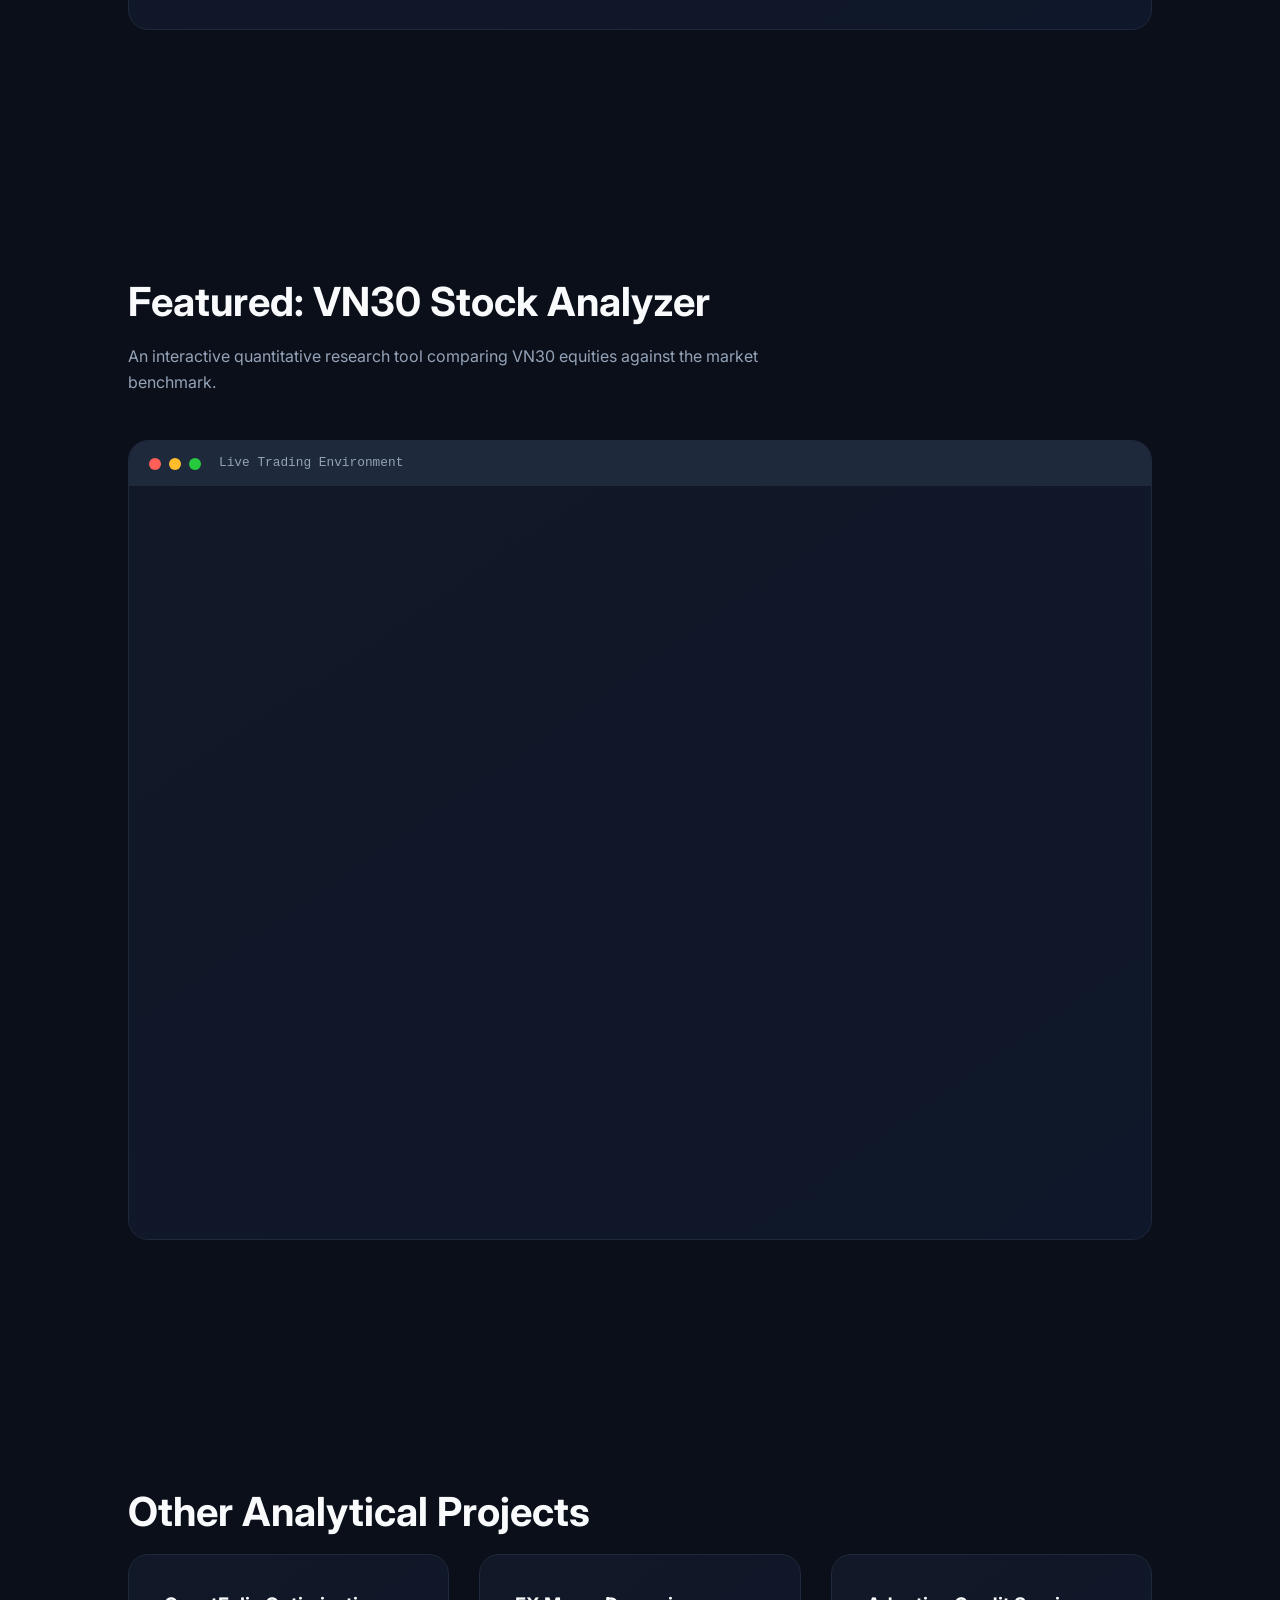
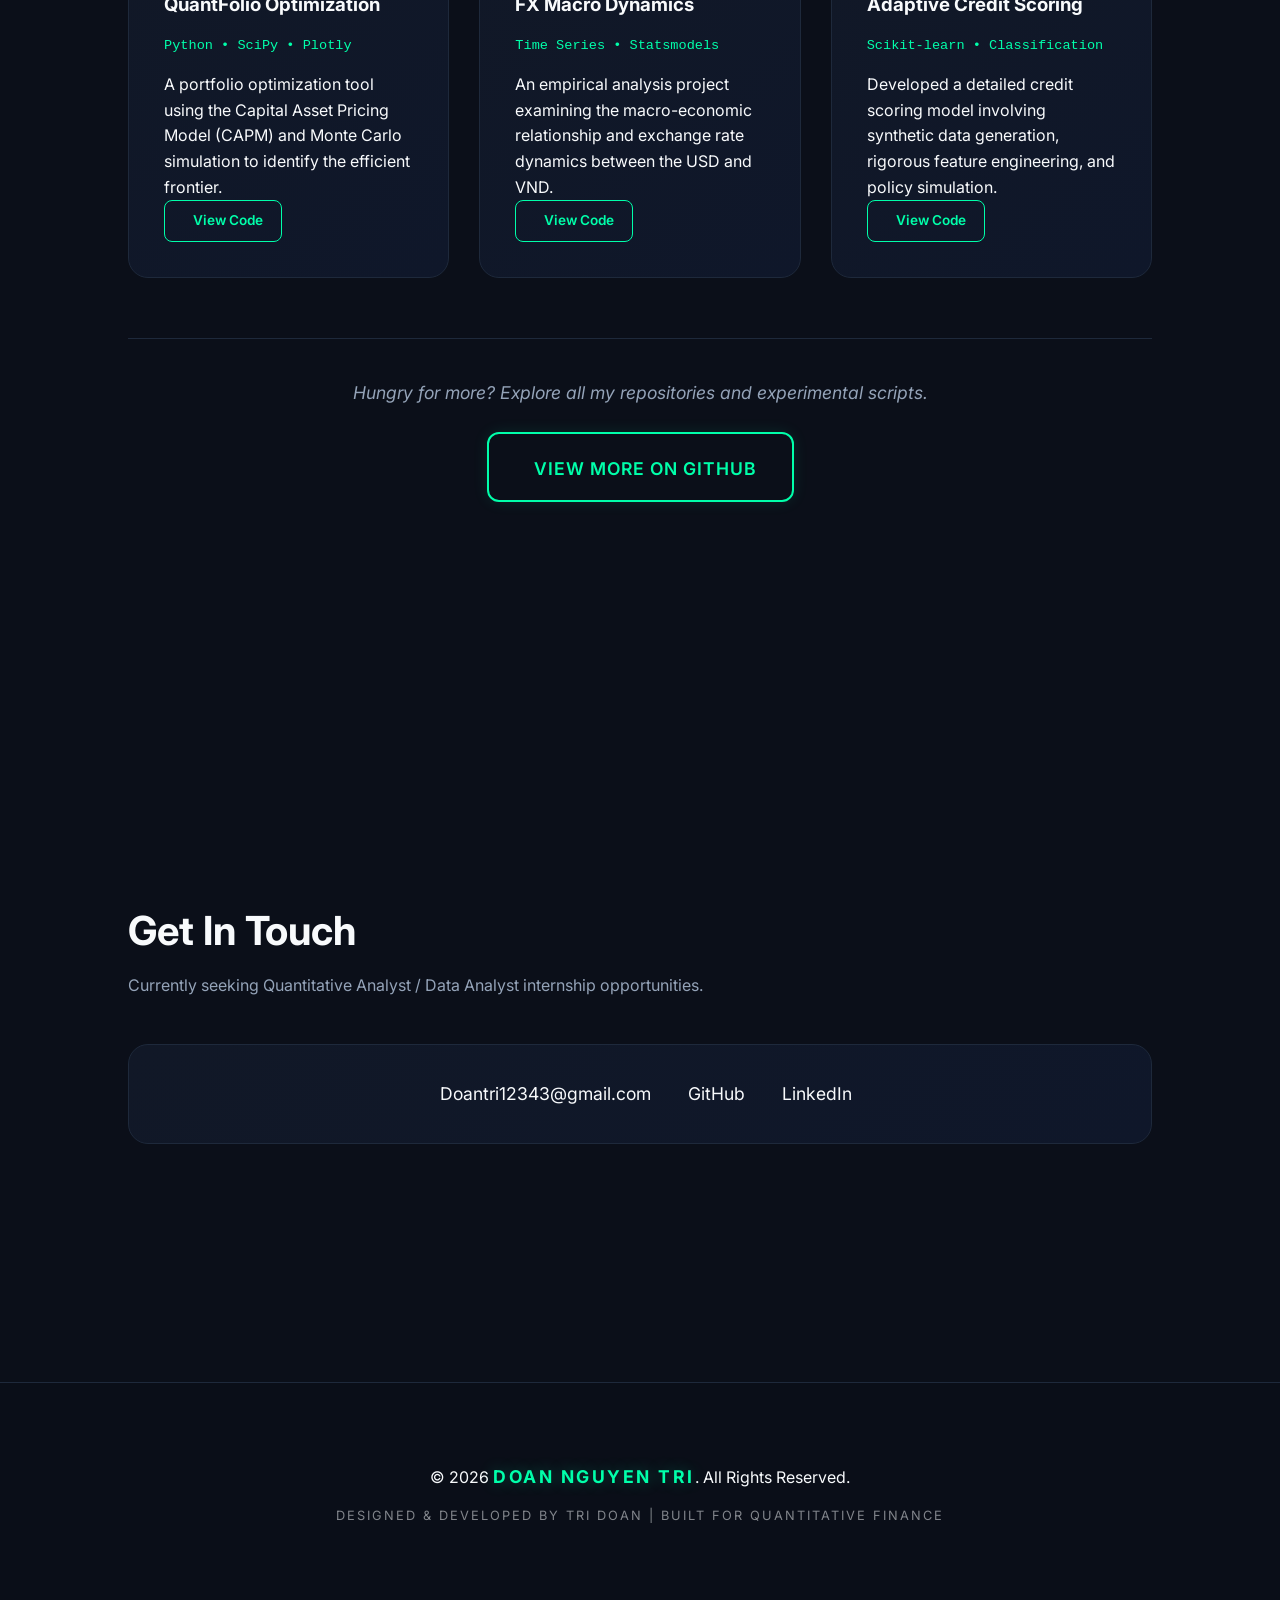
==== commit 2fa876b6: "Enhance UI: Add PDF icon to Navbar and fix disappearing icons on language switch" ====
--- a/index.html
+++ b/index.html
@@ -42,7 +42,12 @@
             <li><a href="#featured" data-i18n="nav_live">Live App</a></li>
             <li><a href="#projects" data-i18n="nav_research">Research</a></li>
             <li><a href="#contact" data-i18n="nav_contact">Contact</a></li>
-            <li><a href="CV_Doan_Nguyen_Tri_Quant_Analyst.pdf" download class="btn-cv-nav" data-i18n="nav_cv">Download CV</a></li>
+            <li>
+                <a href="CV_Doan_Nguyen_Tri_Quant_Analyst.pdf" download class="btn-cv-nav" style="display: inline-flex; align-items: center; gap: 6px;">
+                    <i class="ph ph-file-pdf" style="font-size: 1.1rem;"></i>
+                    <span data-i18n="nav_cv">Download CV</span>
+                </a>
+            </li>
         </ul>
     </nav>
 
@@ -56,8 +61,9 @@
         
         <div class="hero-cta">
             <a href="#featured" class="btn btn-primary" data-i18n="hero_btn_live">Try live dashboard</a>
-            <a href="CV_Doan_Nguyen_Tri_Quant_Analyst.pdf" download class="btn btn-outline" data-i18n="hero_btn_cv">
-                <i class="ph ph-file-pdf"></i> Download CV
+            <a href="CV_Doan_Nguyen_Tri_Quant_Analyst.pdf" download class="btn btn-outline">
+                <i class="ph ph-file-pdf"></i>
+                <span data-i18n="hero_btn_cv">Download CV</span>
             </a>
         </div>
 
@@ -87,8 +93,9 @@
 
             <div class="ai-agent-cta-frame reveal fade-up">
                 <p data-i18n="ai_cta_text">Curious about my other secret skills or want to chat with my virtual self?</p>
-                <button id="about-ai-cta-btn" class="btn-ai-cta" data-i18n="ai_cta_btn">
-                    <i class="ph ph-robot"></i> More about me with my AI Agent
+                <button id="about-ai-cta-btn" class="btn-ai-cta">
+                    <i class="ph ph-robot"></i>
+                    <span data-i18n="ai_cta_btn">More about me with my AI Agent</span>
                 </button>
             </div>
         </div>
@@ -124,8 +131,9 @@
                 <h3>QuantFolio Optimization</h3>
                 <div class="tech-stack">Python • SciPy • Plotly</div>
                 <p data-i18n="proj_1_desc">A portfolio optimization tool using the Capital Asset Pricing Model (CAPM) and Monte Carlo simulation to identify the efficient frontier.</p>
-                <a href="https://github.com/carrot1301/QuantFolio-Optimization" class="btn btn-outline btn-sm" target="_blank" data-i18n="view_code">
-                    <i class="ph ph-github-logo"></i> View Code
+                <a href="https://github.com/carrot1301/QuantFolio-Optimization" class="btn btn-outline btn-sm" target="_blank">
+                    <i class="ph ph-github-logo"></i>
+                    <span data-i18n="view_code">View Code</span>
                 </a>
             </div>
 
@@ -133,8 +141,9 @@
                 <h3>FX Macro Dynamics</h3>
                 <div class="tech-stack">Time Series • Statsmodels</div>
                 <p data-i18n="proj_2_desc">An empirical analysis project examining the macro-economic relationship and exchange rate dynamics between the USD and VND.</p>
-                <a href="https://github.com/carrot1301/FX-Macro-Dynamics-USD-VND-Driver-Analysis" class="btn btn-outline btn-sm" target="_blank" data-i18n="view_code">
-                    <i class="ph ph-github-logo"></i> View Code
+                <a href="https://github.com/carrot1301/FX-Macro-Dynamics-USD-VND-Driver-Analysis" class="btn btn-outline btn-sm" target="_blank">
+                    <i class="ph ph-github-logo"></i>
+                    <span data-i18n="view_code">View Code</span>
                 </a>
             </div>
 
@@ -142,16 +151,18 @@
                 <h3>Adaptive Credit Scoring</h3>
                 <div class="tech-stack">Scikit-learn • Classification</div>
                 <p data-i18n="proj_3_desc">Developed a detailed credit scoring model involving synthetic data generation, rigorous feature engineering, and policy simulation.</p>
-                <a href="https://github.com/carrot1301/Latent-Default-Prediction-System" class="btn btn-outline btn-sm" target="_blank" data-i18n="view_code">
-                    <i class="ph ph-github-logo"></i> View Code
+                <a href="https://github.com/carrot1301/Latent-Default-Prediction-System" class="btn btn-outline btn-sm" target="_blank">
+                    <i class="ph ph-github-logo"></i>
+                    <span data-i18n="view_code">View Code</span>
                 </a>
             </div>
         </div> 
         
         <div class="github-cta reveal">
             <p data-i18n="github_cta_text">Hungry for more? Explore all my repositories and experimental scripts.</p>
-            <a href="https://github.com/carrot1301?tab=repositories" target="_blank" class="btn btn-github-more" data-i18n="github_cta_btn">
-                <i class="ph ph-github-logo"></i> View more on GitHub
+            <a href="https://github.com/carrot1301?tab=repositories" target="_blank" class="btn btn-github-more">
+                <i class="ph ph-github-logo"></i>
+                <span data-i18n="github_cta_btn">View more on GitHub</span>
             </a>
         </div>
     </section>
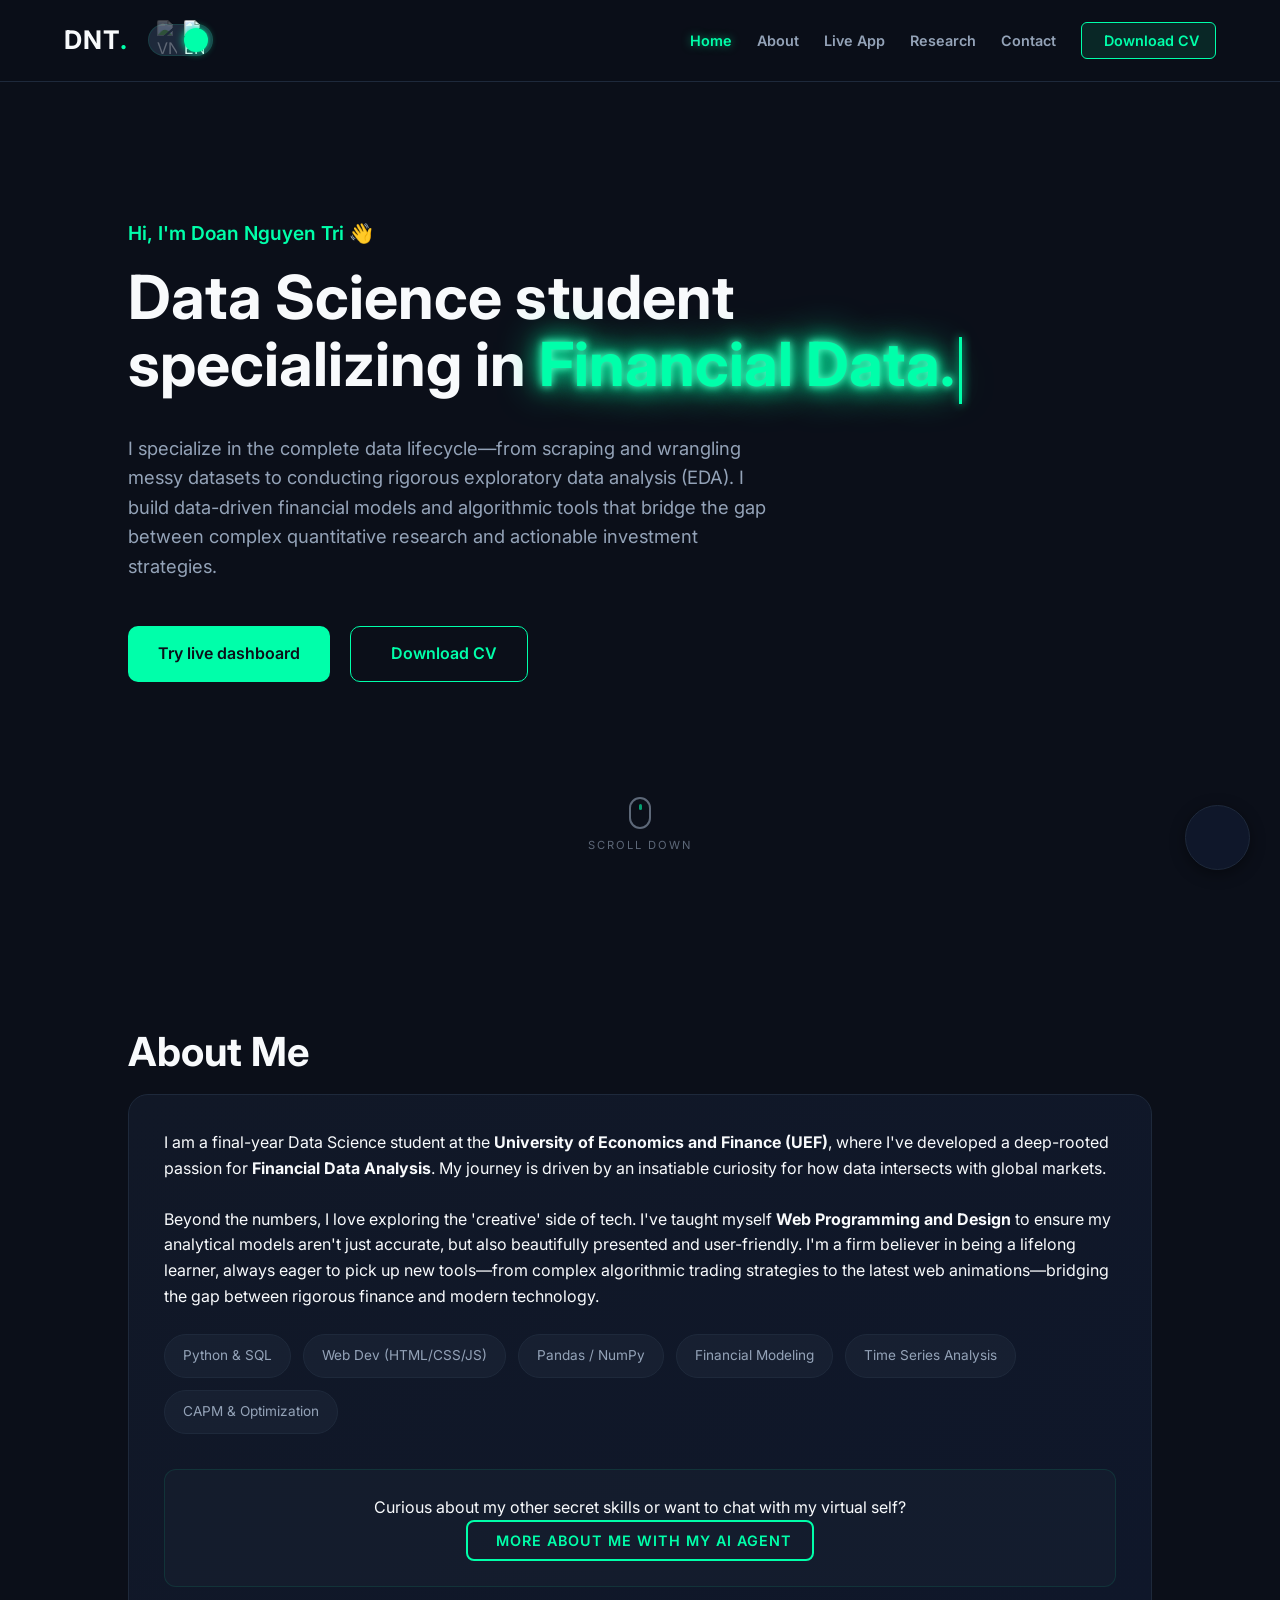
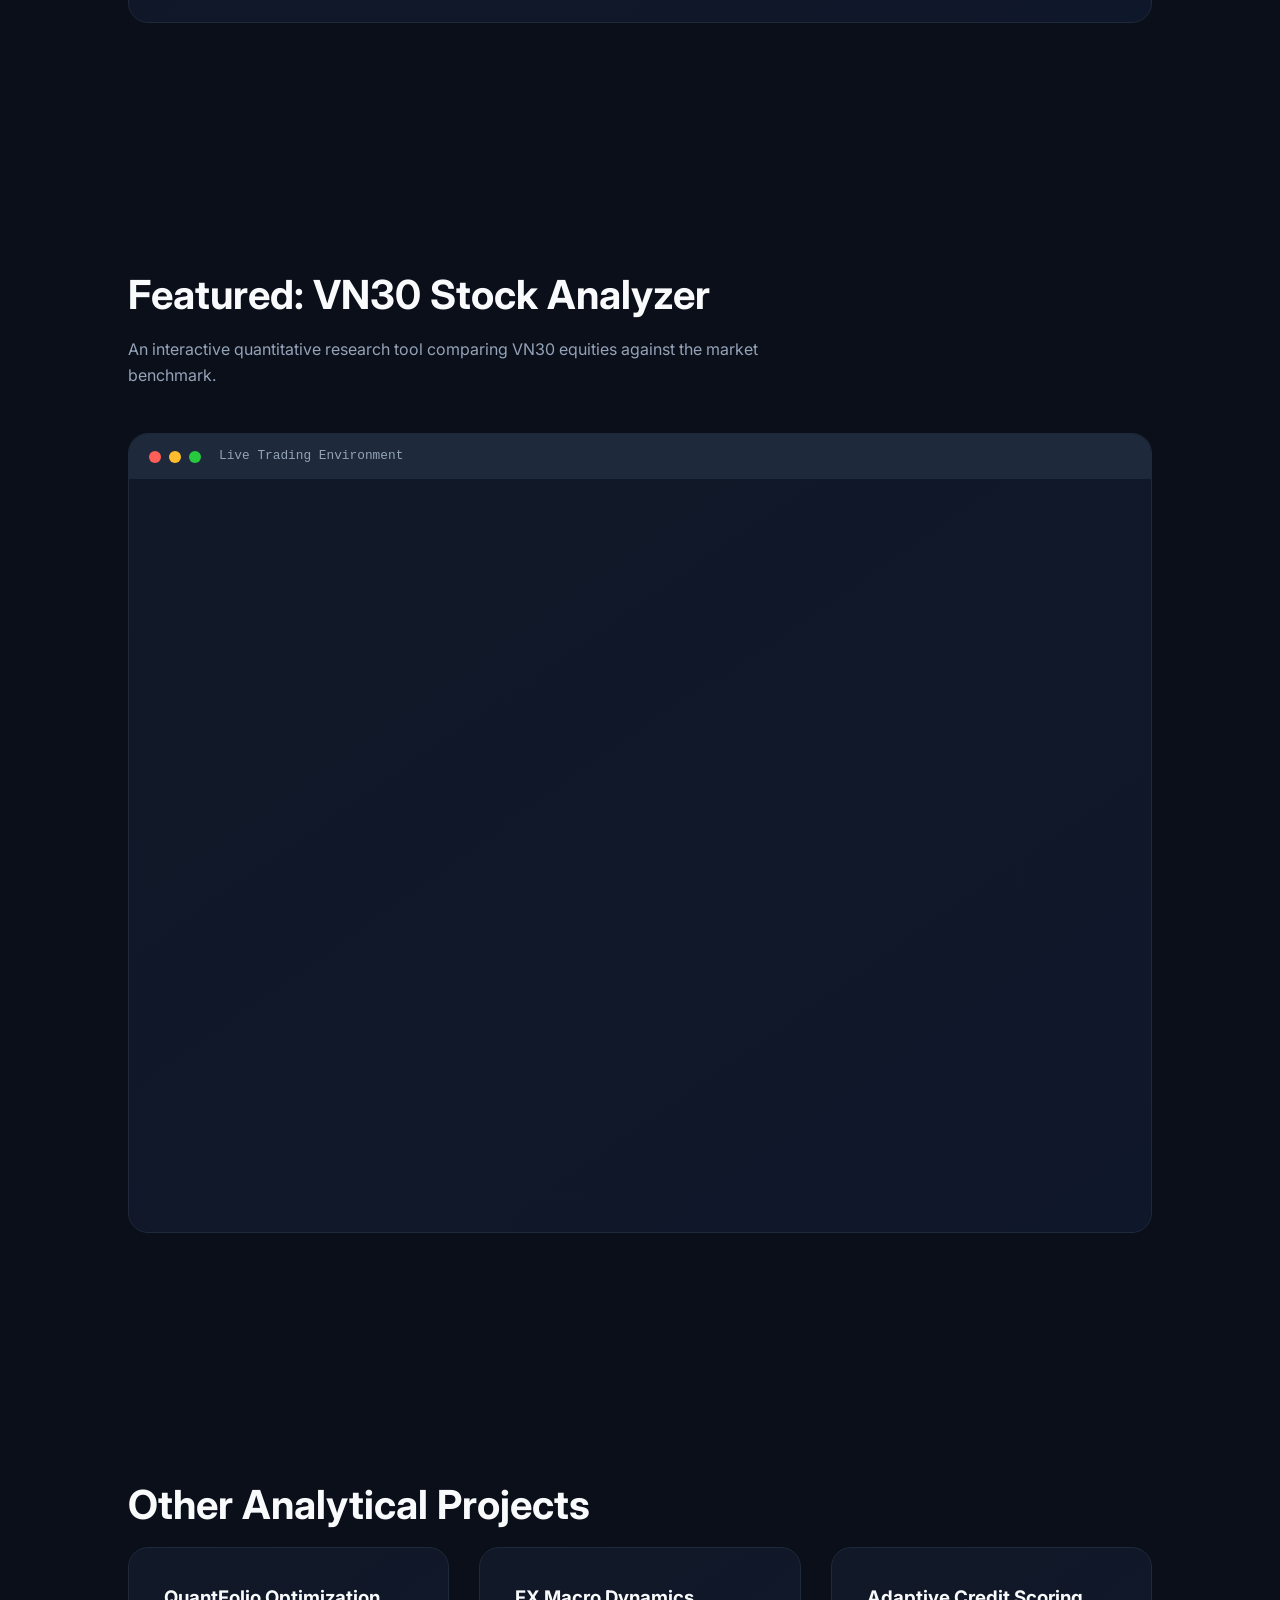
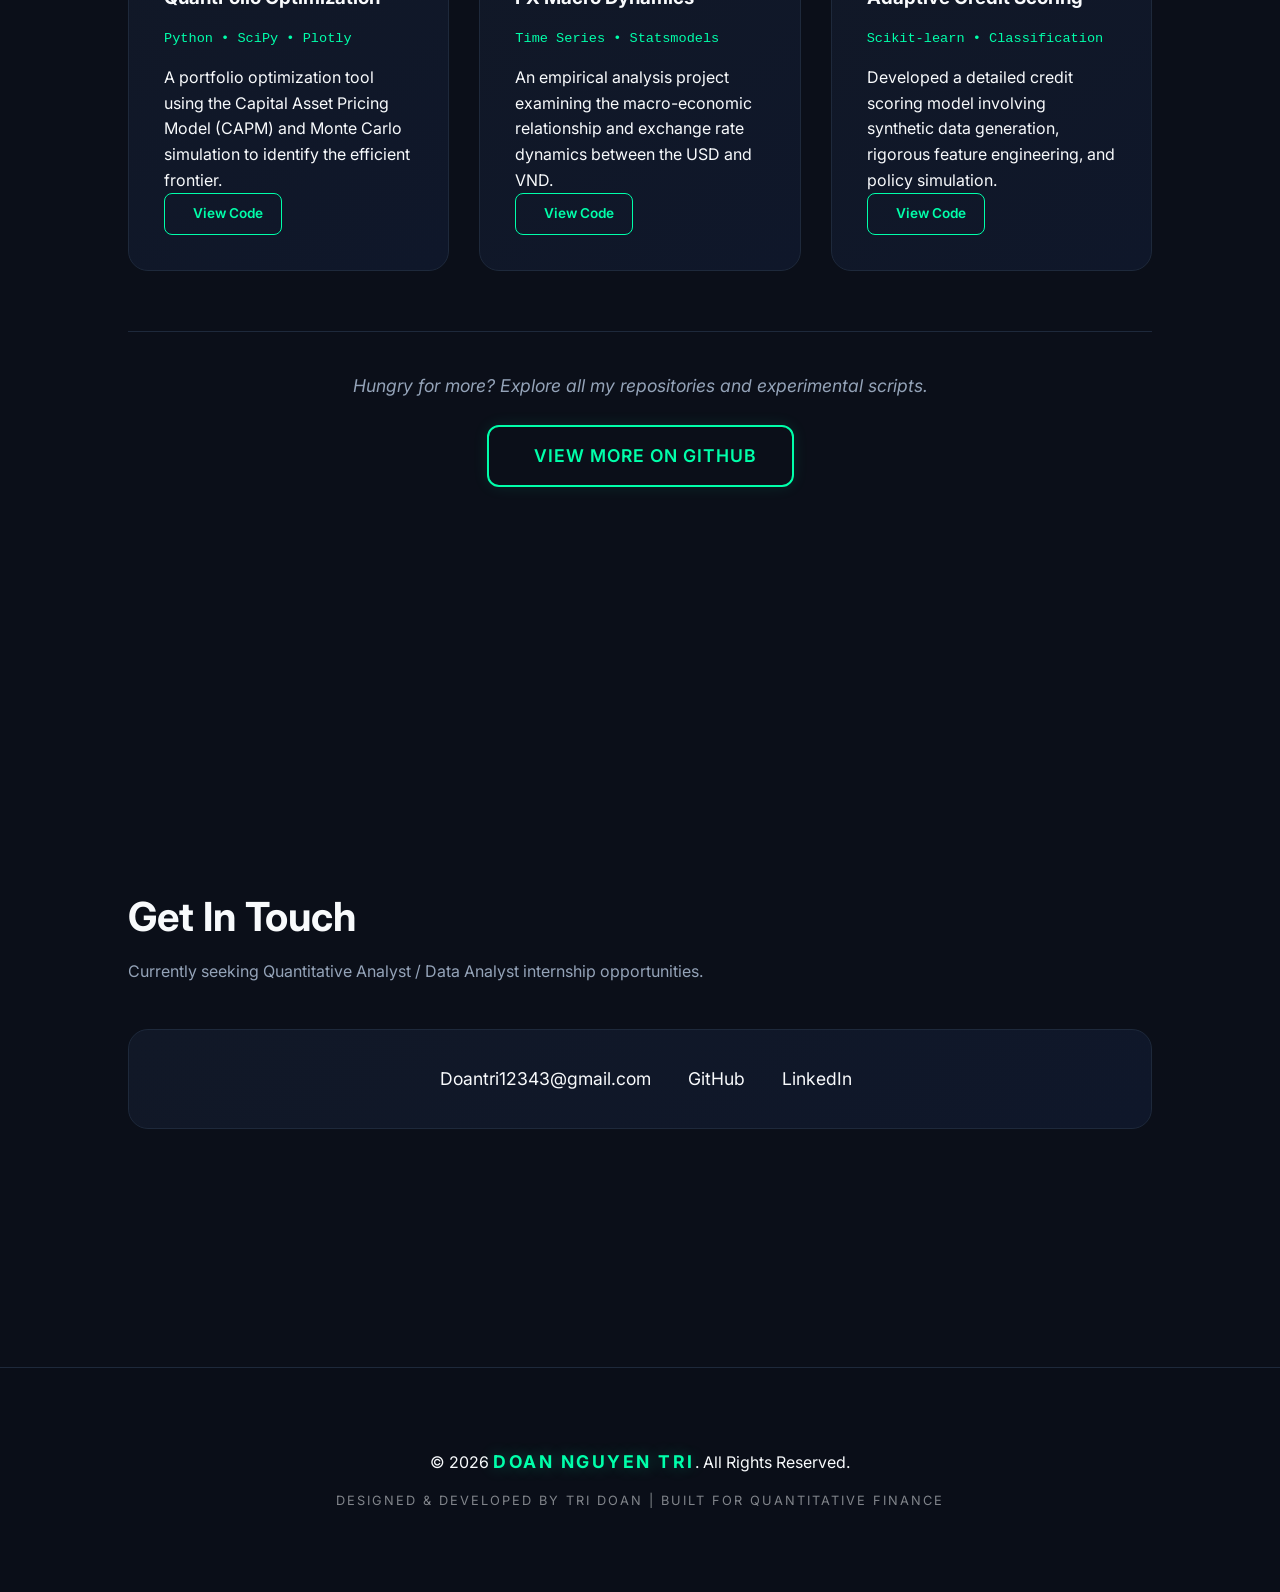
==== commit 46a17a48: "Update iframe to support transparent background" ====
--- a/index.html
+++ b/index.html
@@ -116,7 +116,8 @@
             <div style="width: 100%; height: 700px; overflow: hidden; border-radius: 0 0 10px 10px;">
                 <iframe 
                     src="https://dnt-quant-analyzer.streamlit.app/?embed=true" 
-                    style="width: 100%; height: 750px; border: none; margin-bottom: -50px; display: block;"
+                    style="width: 100%; height: 750px; border: none; margin-bottom: -50px; display: block; background: transparent;"
+                    allowtransparency="true"
                     allowfullscreen>
                 </iframe>
             </div>
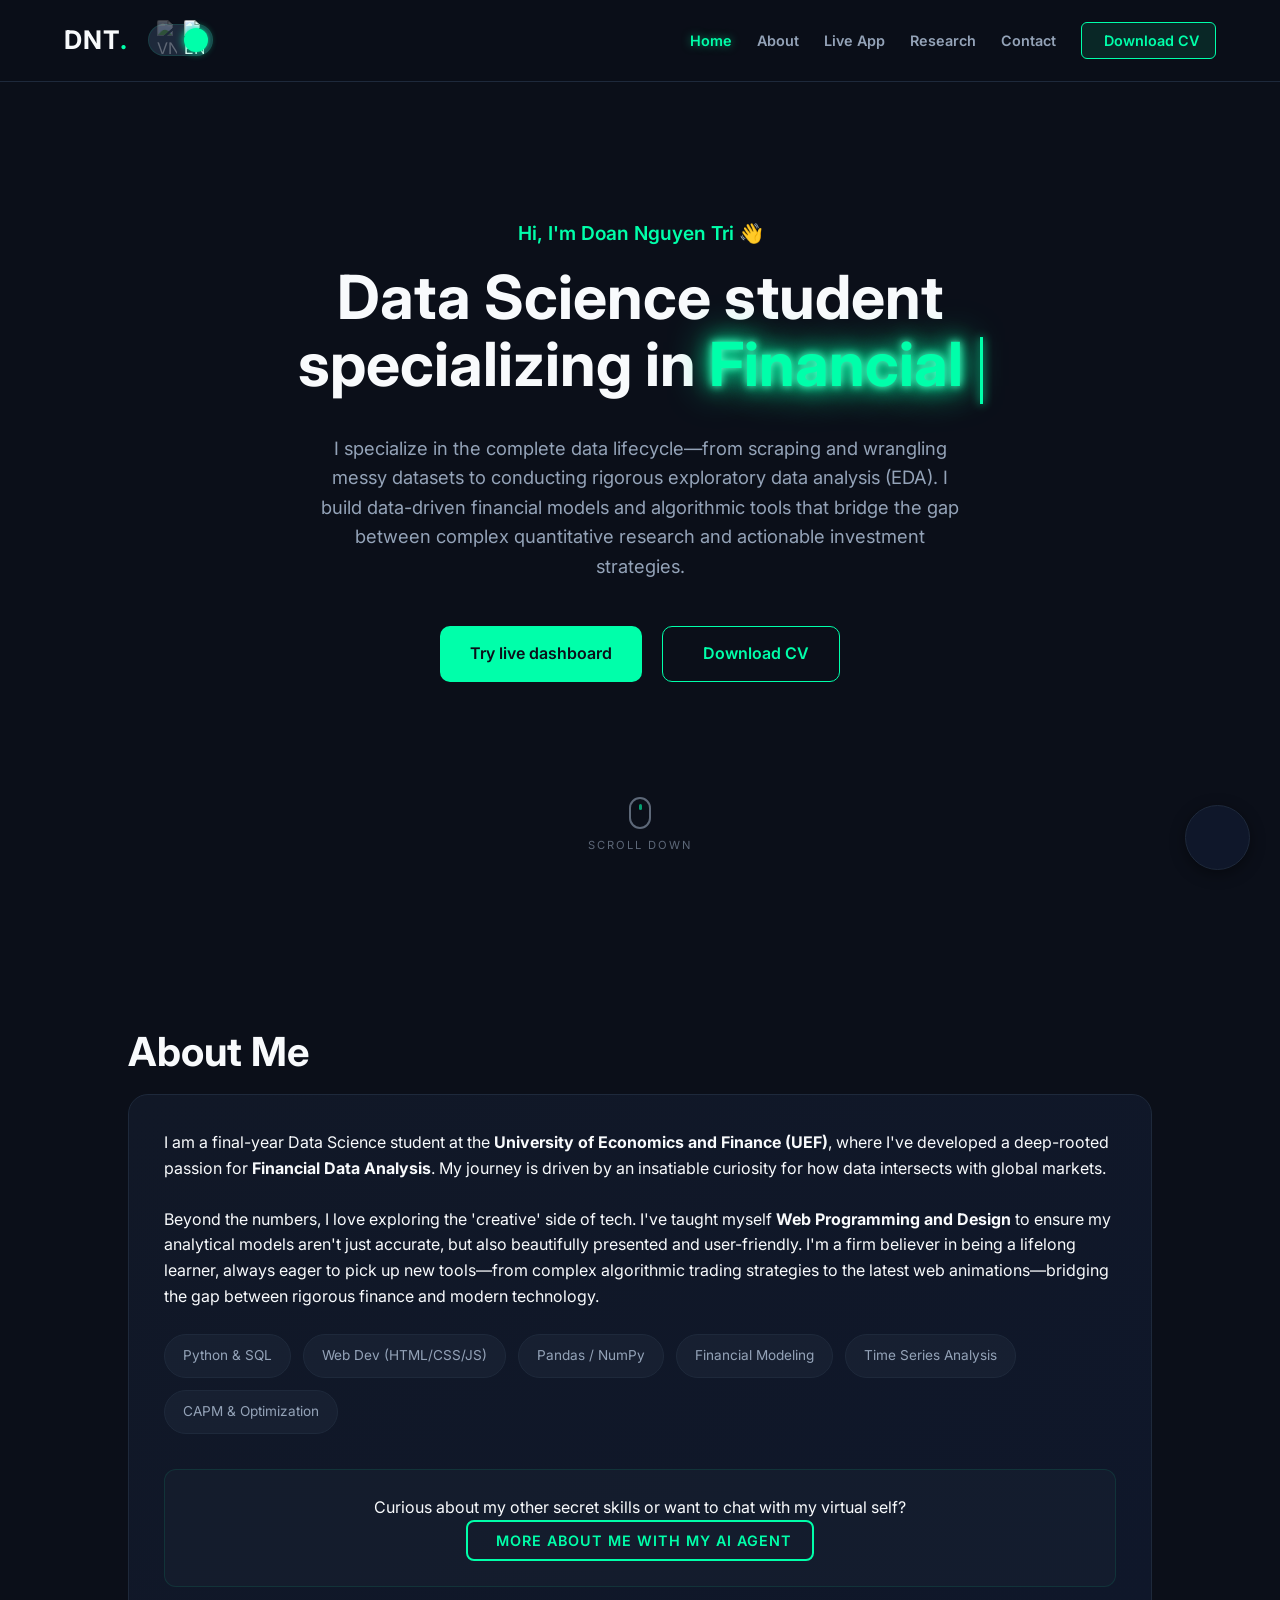
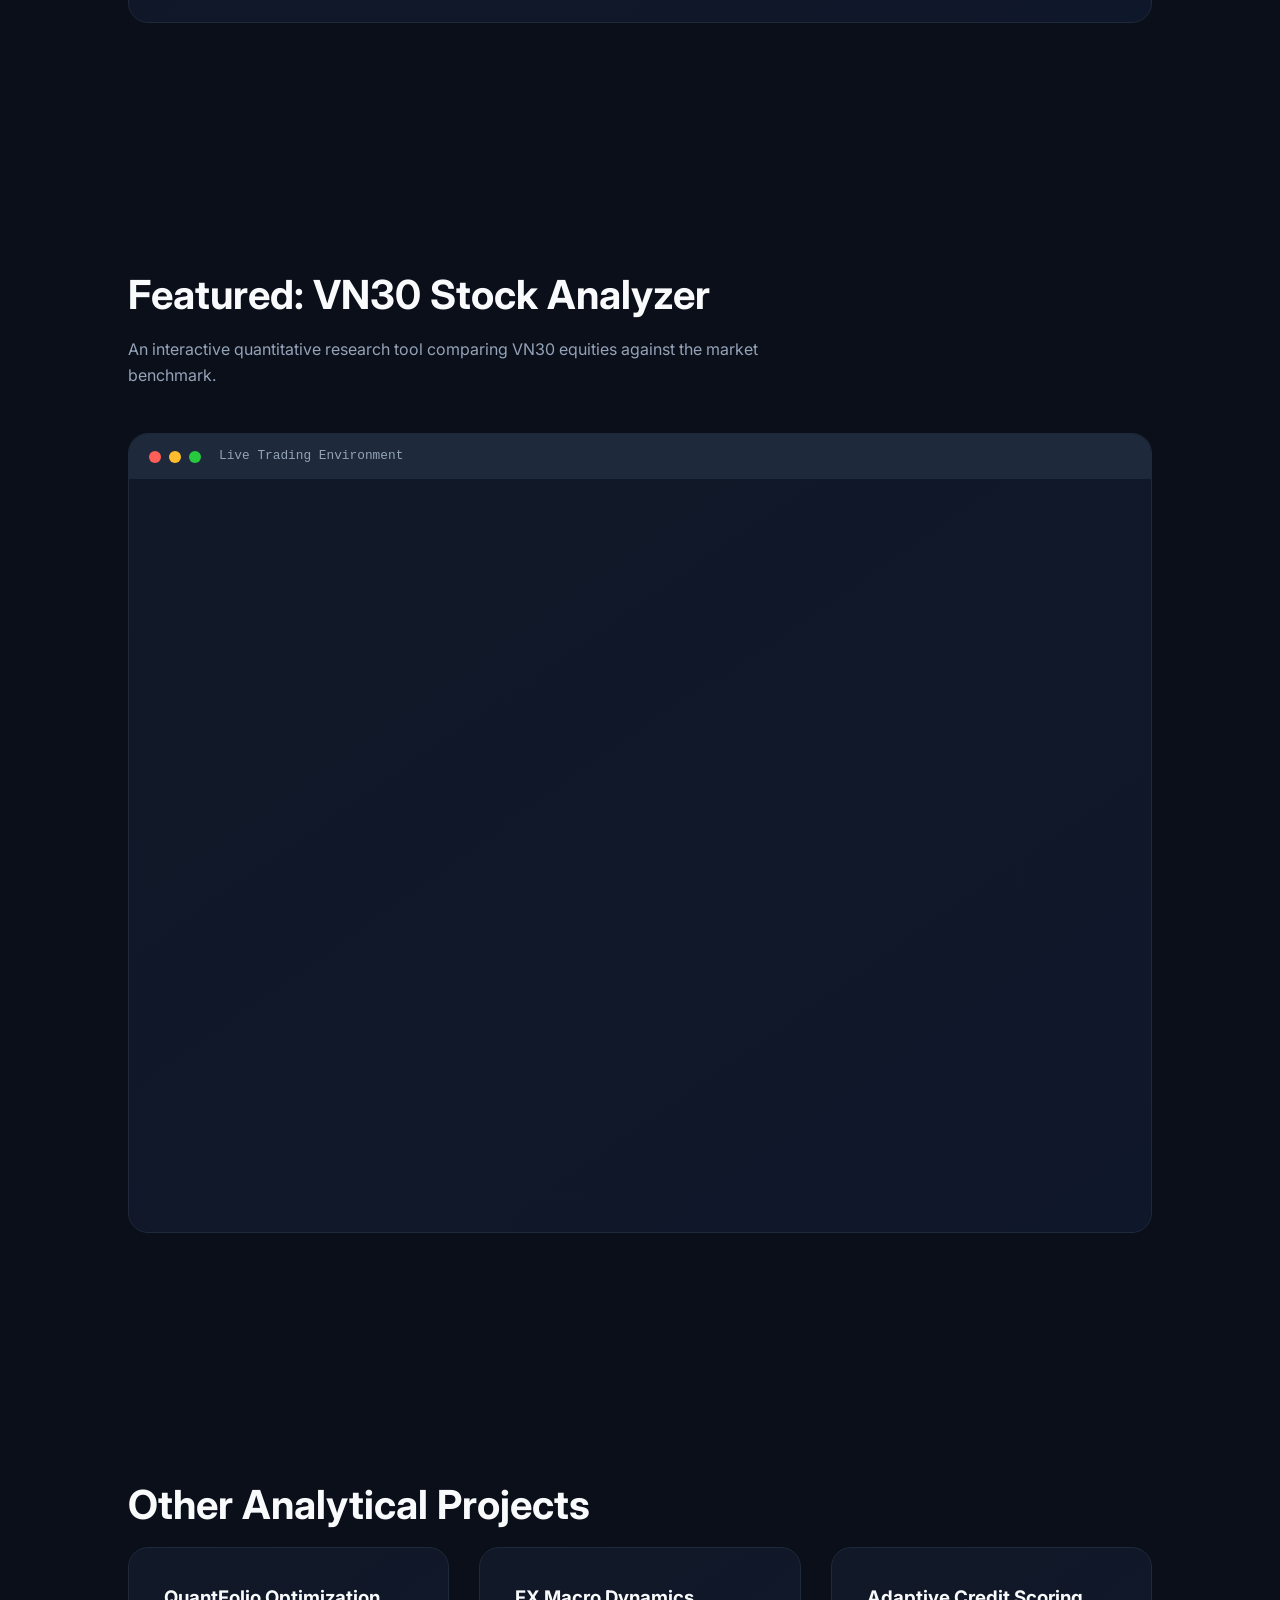
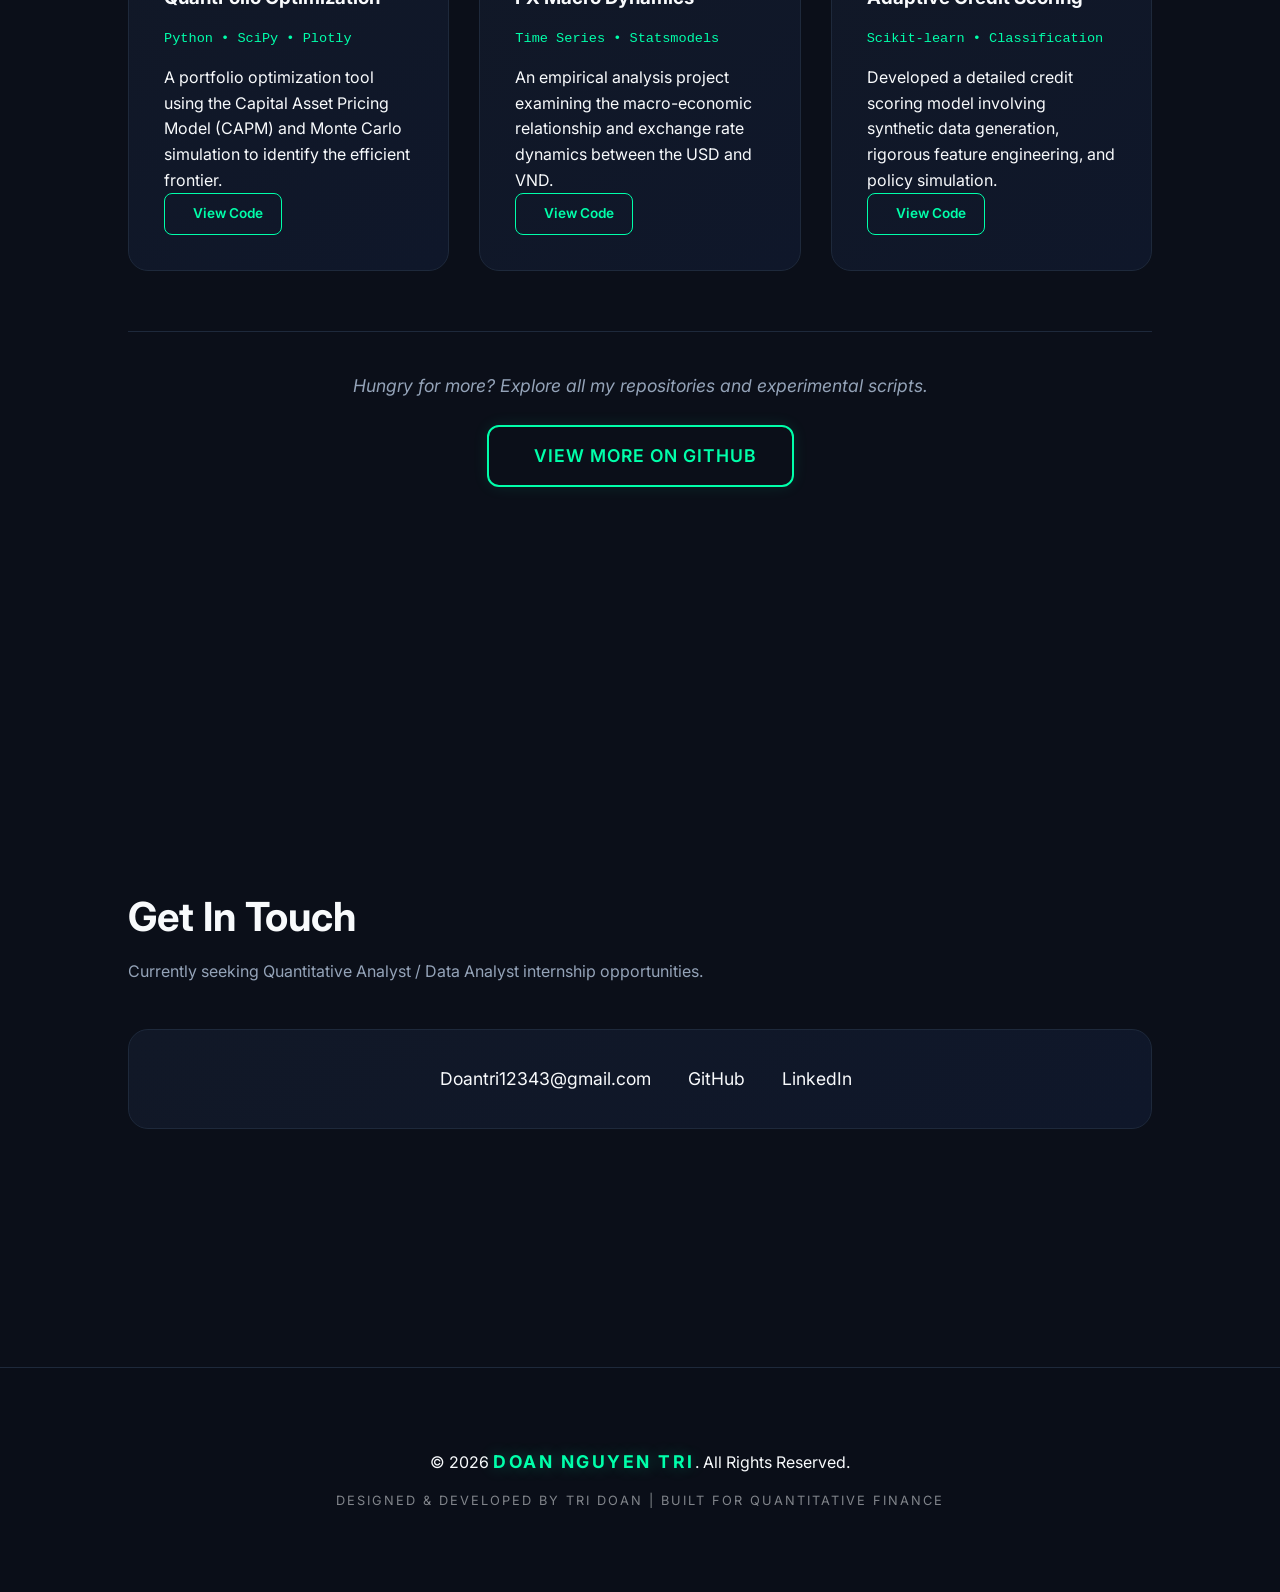
==== commit ee286cf1: "Fix UI bugs: chatbot timeout, i18n, Streamlit path" ====
--- a/index.html
+++ b/index.html
@@ -54,8 +54,7 @@
     <section id="hero" class="section reveal">
         <p class="greeting" data-i18n="hero_greeting">Hi, I'm <span class="accent">Doan Nguyen Tri</span> 👋</p>
         <h1 class="hero-title">
-            Data Science student <br>
-            specializing in <span class="typed-text"></span><span class="cursor">&nbsp;</span>
+            <span data-i18n="hero_role">Data Science student <br> specializing in </span><span class="typed-text"></span><span class="cursor">&nbsp;</span>
         </h1>
         <p class="hero-desc" data-i18n="hero_desc">I specialize in the complete data lifecycle—from scraping and wrangling messy datasets to conducting rigorous exploratory data analysis (EDA). I build data-driven financial models and algorithmic tools that bridge the gap between complex quantitative research and actionable investment strategies.</p>
         
--- a/style.css
+++ b/style.css
@@ -112,11 +112,11 @@
 }
 
 /* --- 9. HERO --- */
-#hero { min-height: 100vh; align-items: flex-start; }
+#hero { min-height: 100vh; align-items: center; text-align: center; }
 .greeting { color: var(--accent); font-size: 1.2rem; font-weight: 600; margin-bottom: 15px; }
 .hero-title { font-size: 3.8rem; line-height: 1.1; margin-bottom: 30px; }
-.hero-desc { font-size: 1.15rem; color: var(--text-secondary); max-width: 650px; margin-bottom: 45px; }
-.hero-cta { display: flex; gap: 20px; }
+.hero-desc { font-size: 1.15rem; color: var(--text-secondary); max-width: 650px; margin-bottom: 45px; text-align: center; }
+.hero-cta { display: flex; gap: 20px; justify-content: center; }
 
 /* --- 10. BUTTONS --- */
 .btn {
@@ -258,7 +258,8 @@
     .section { padding: 80px 5%; }
     .hero-cta { flex-direction: column; }
     .iframe-container { height: 500px; }
-    .chat-window { width: 300px; }
+    .chatbot-container { bottom: 15px; right: 15px; }
+    .chat-window { width: calc(100vw - 30px); height: 400px; right: 0; bottom: 75px; }
 }
 
 /* --- 20. THÊM MỚI: LANGUAGE TOGGLE SWITCH --- */
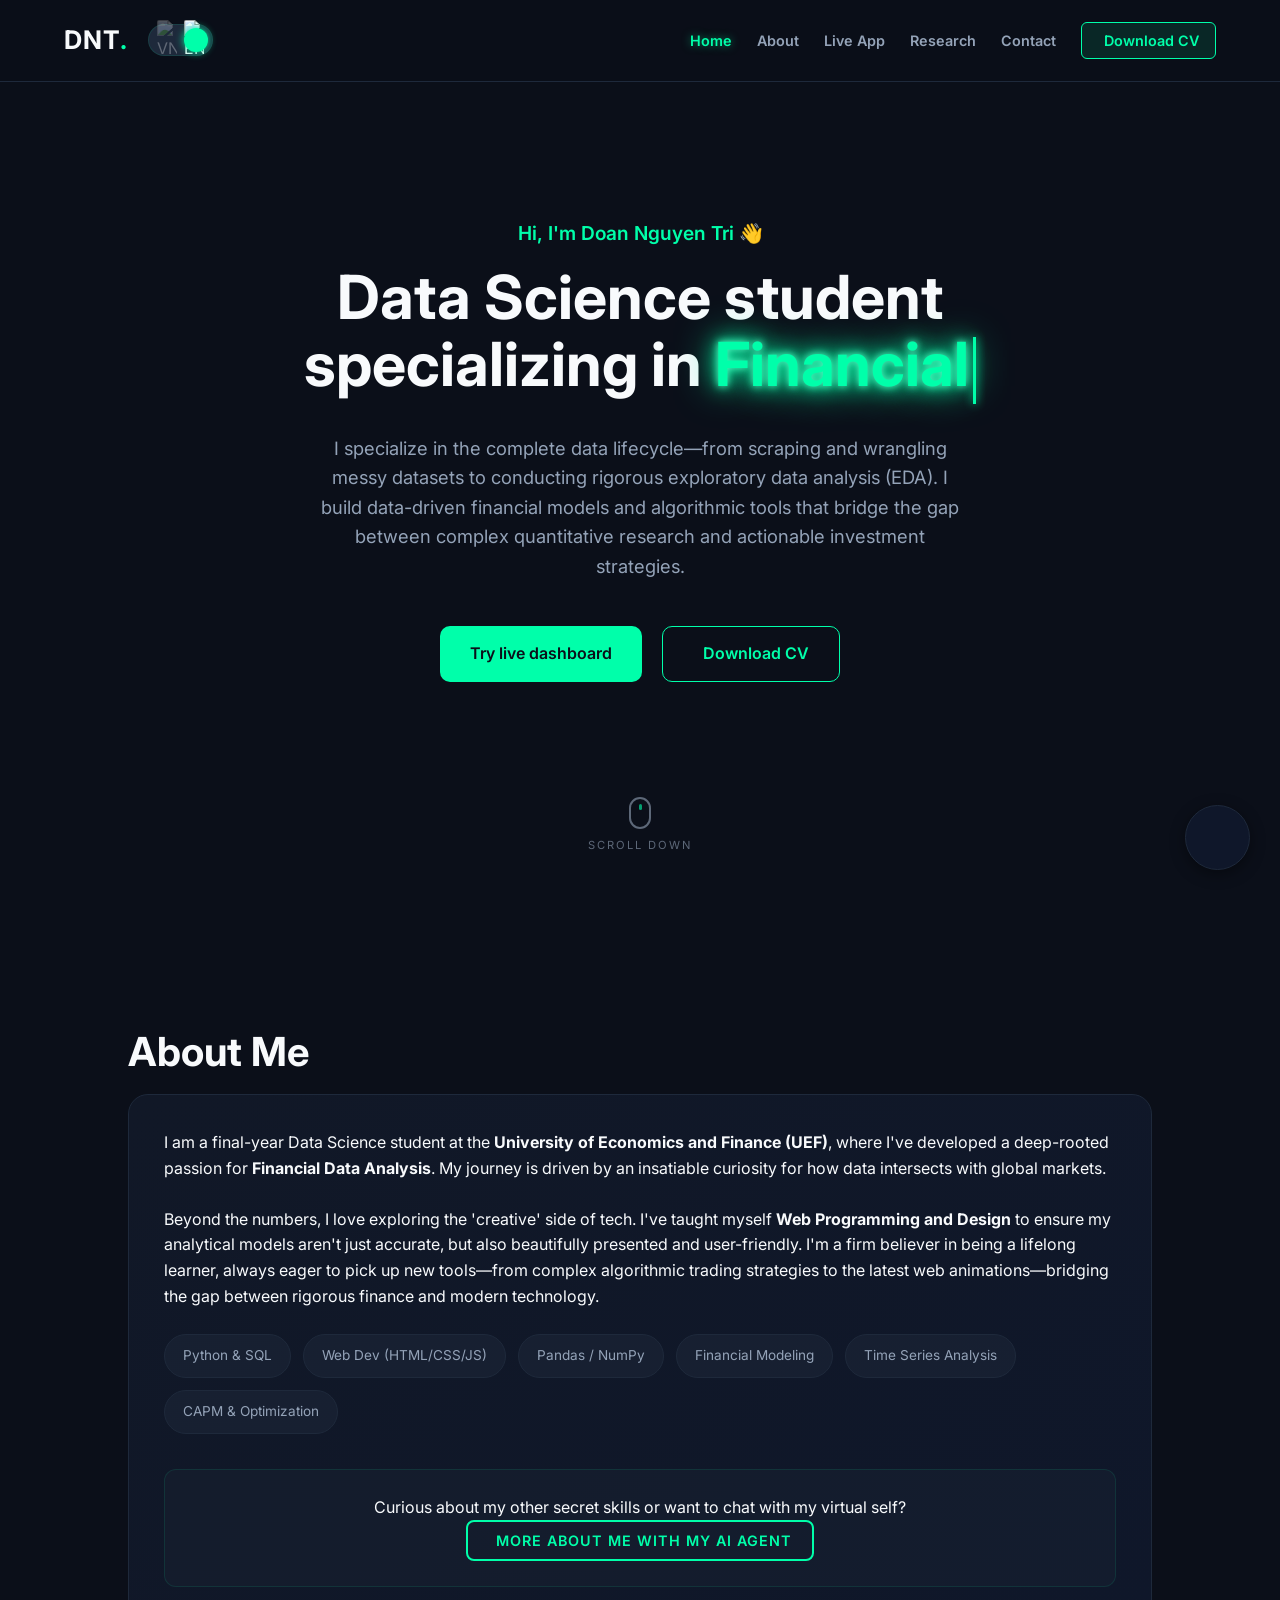
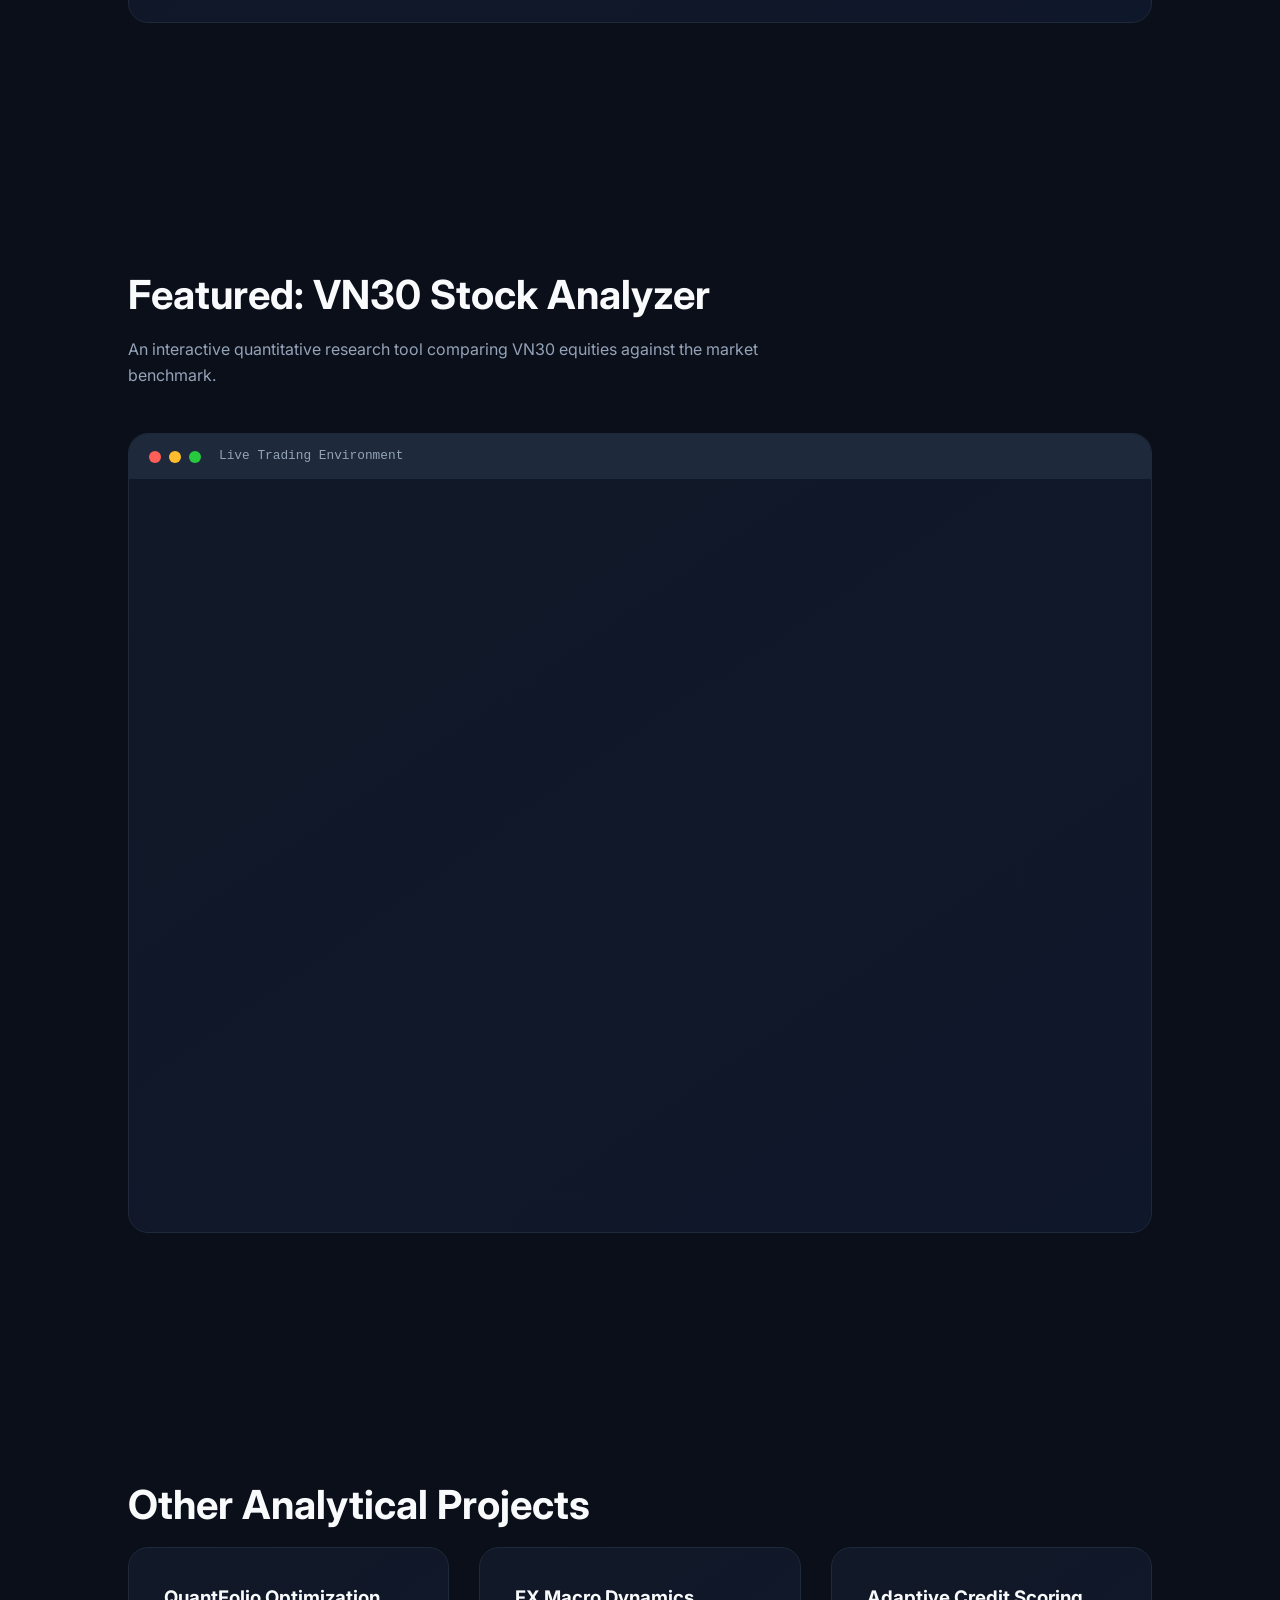
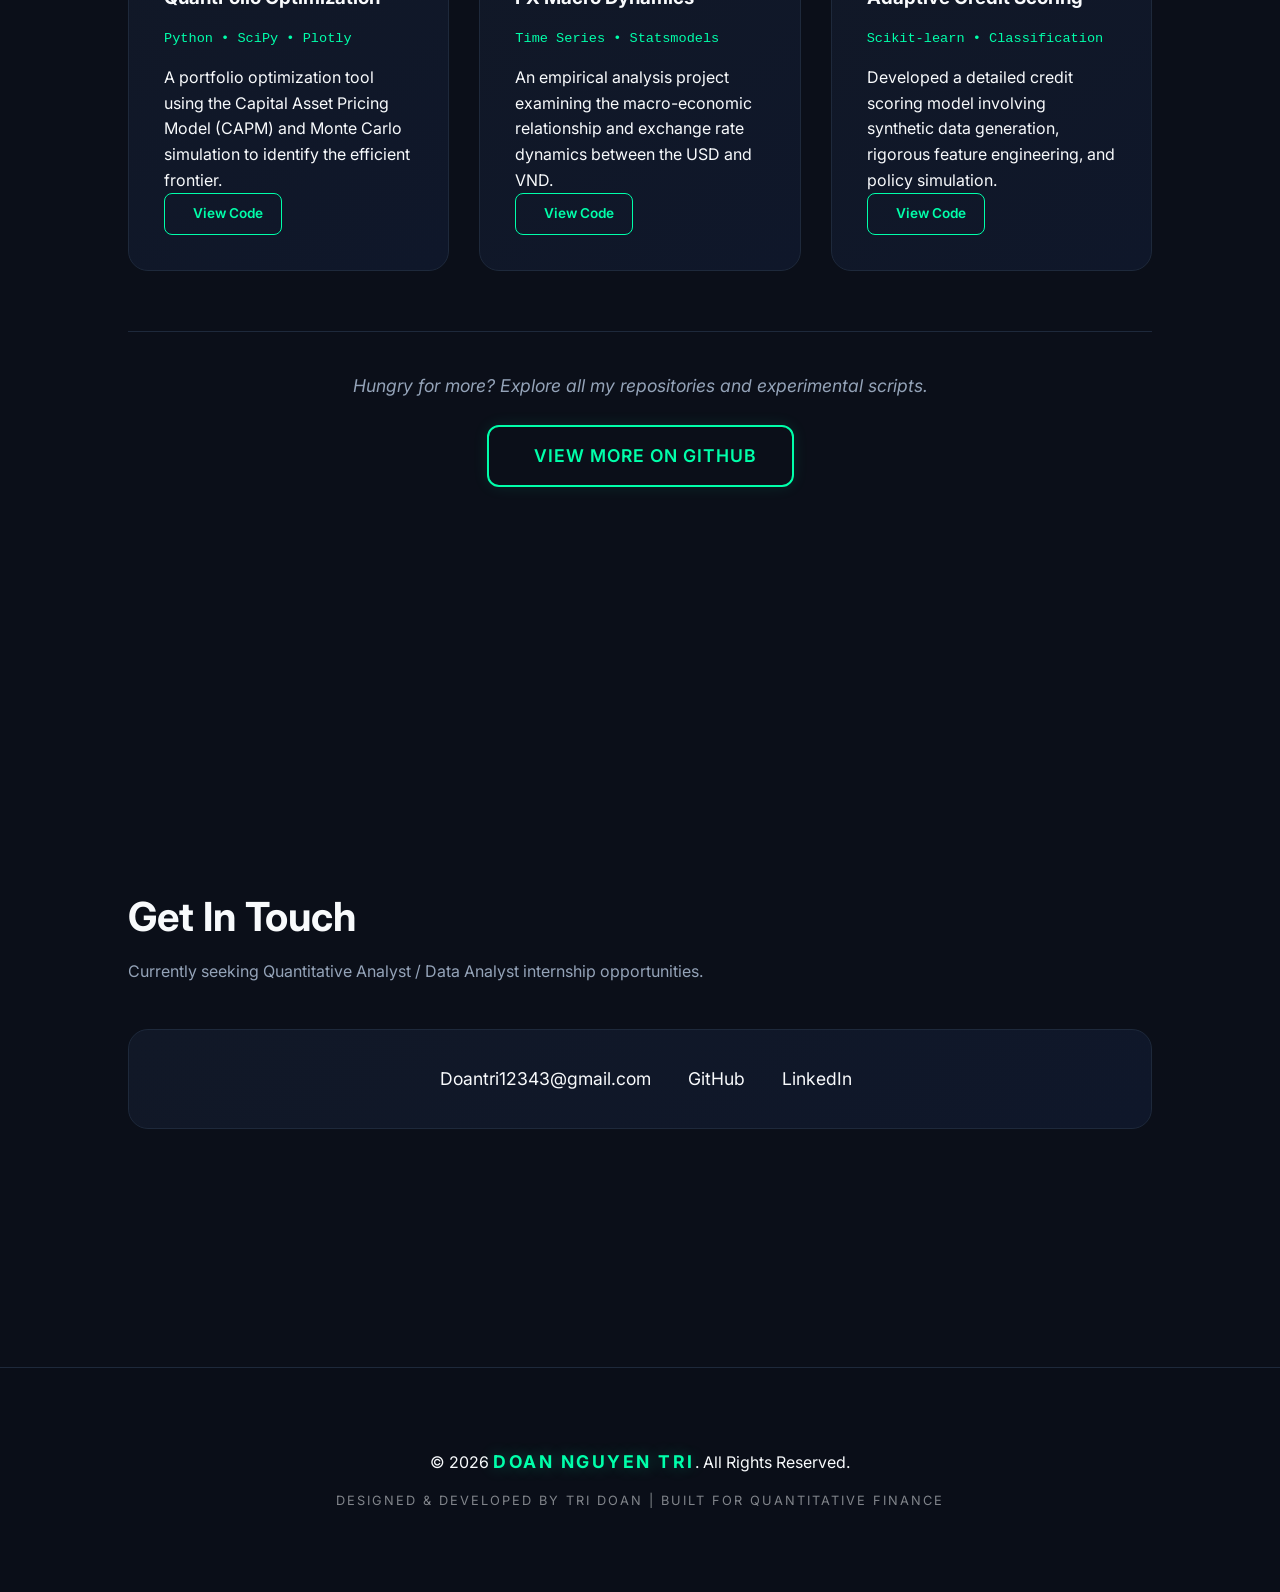
==== commit a4d57975: "Update Streamlit app URL" ====
--- a/index.html
+++ b/index.html
@@ -114,7 +114,7 @@
             
             <div style="width: 100%; height: 700px; overflow: hidden; border-radius: 0 0 10px 10px;">
                 <iframe 
-                    src="https://dnt-quant-analyzer.streamlit.app/?embed=true" 
+                    src="https://dntworkspace-jpwpoc5xgunmexshdfwgqg.streamlit.app/?embed=true" 
                     style="width: 100%; height: 750px; border: none; margin-bottom: -50px; display: block; background: transparent;"
                     allowtransparency="true"
                     allowfullscreen>
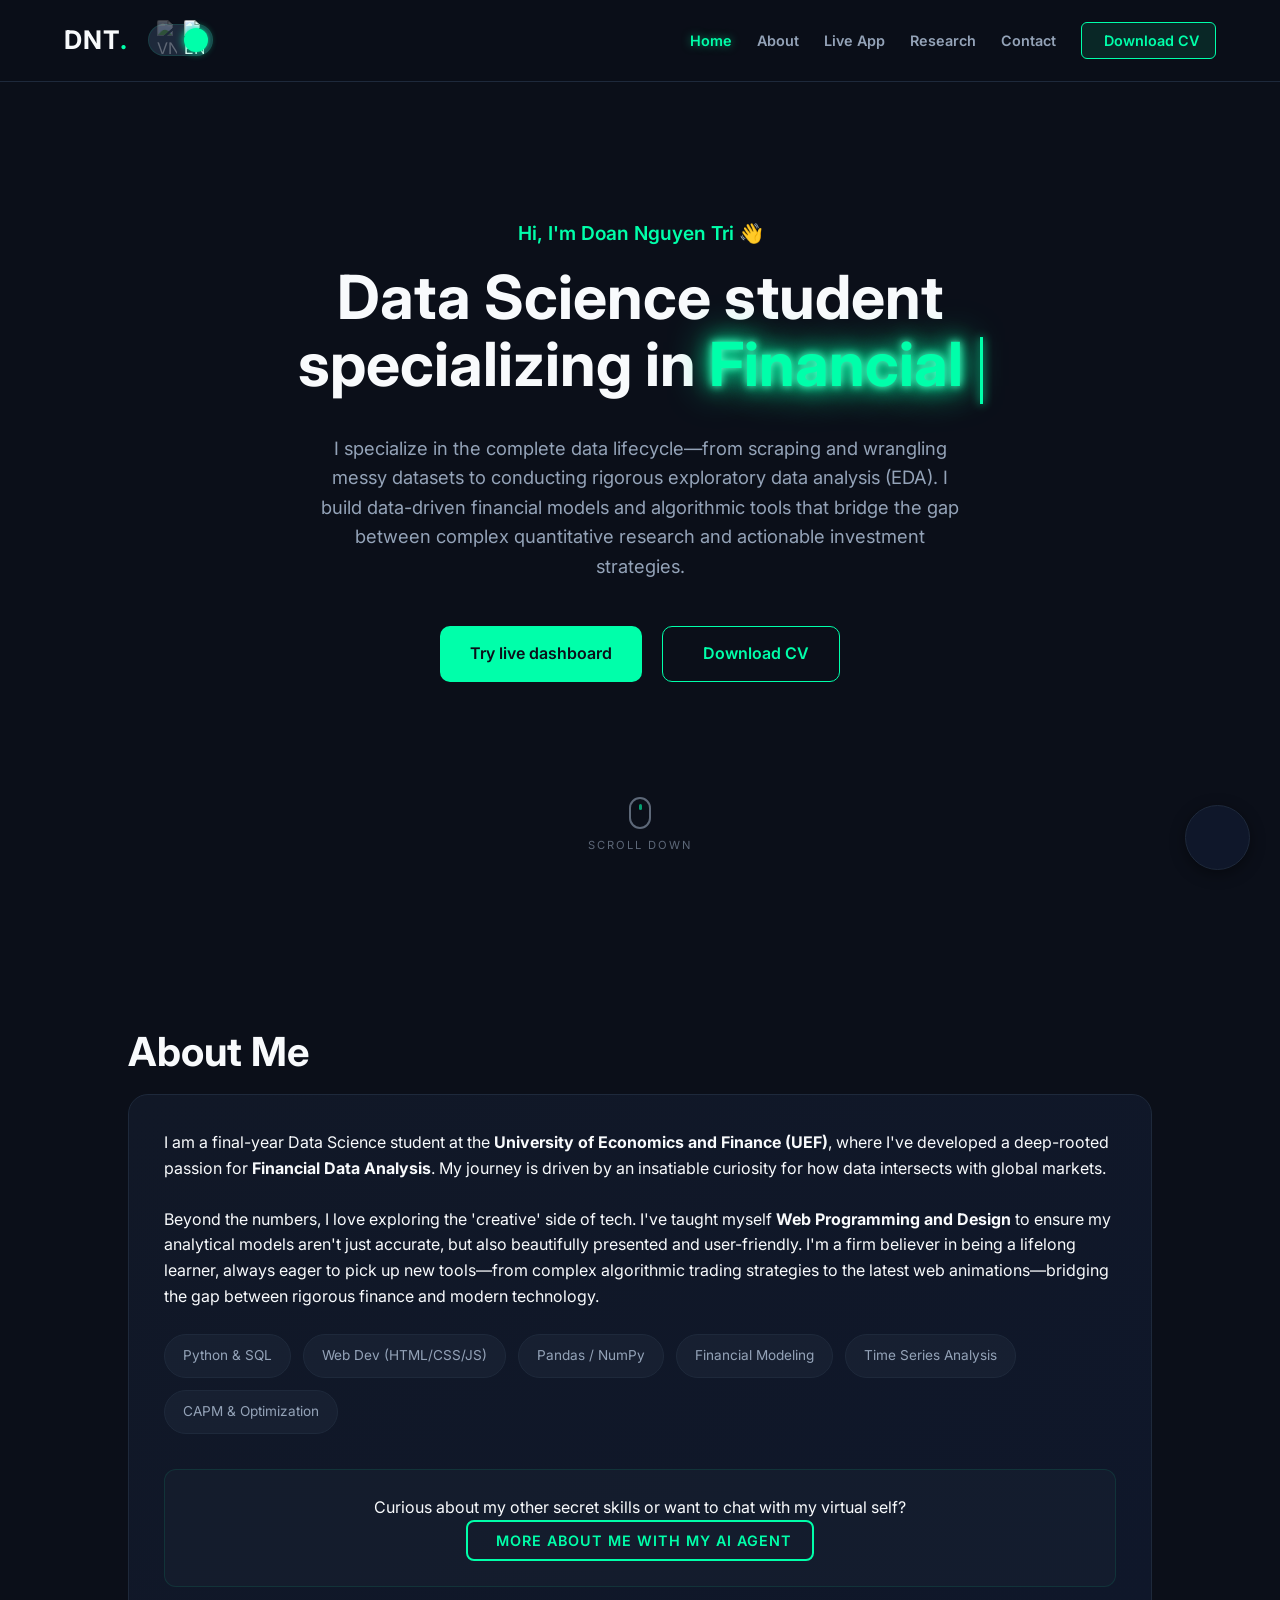
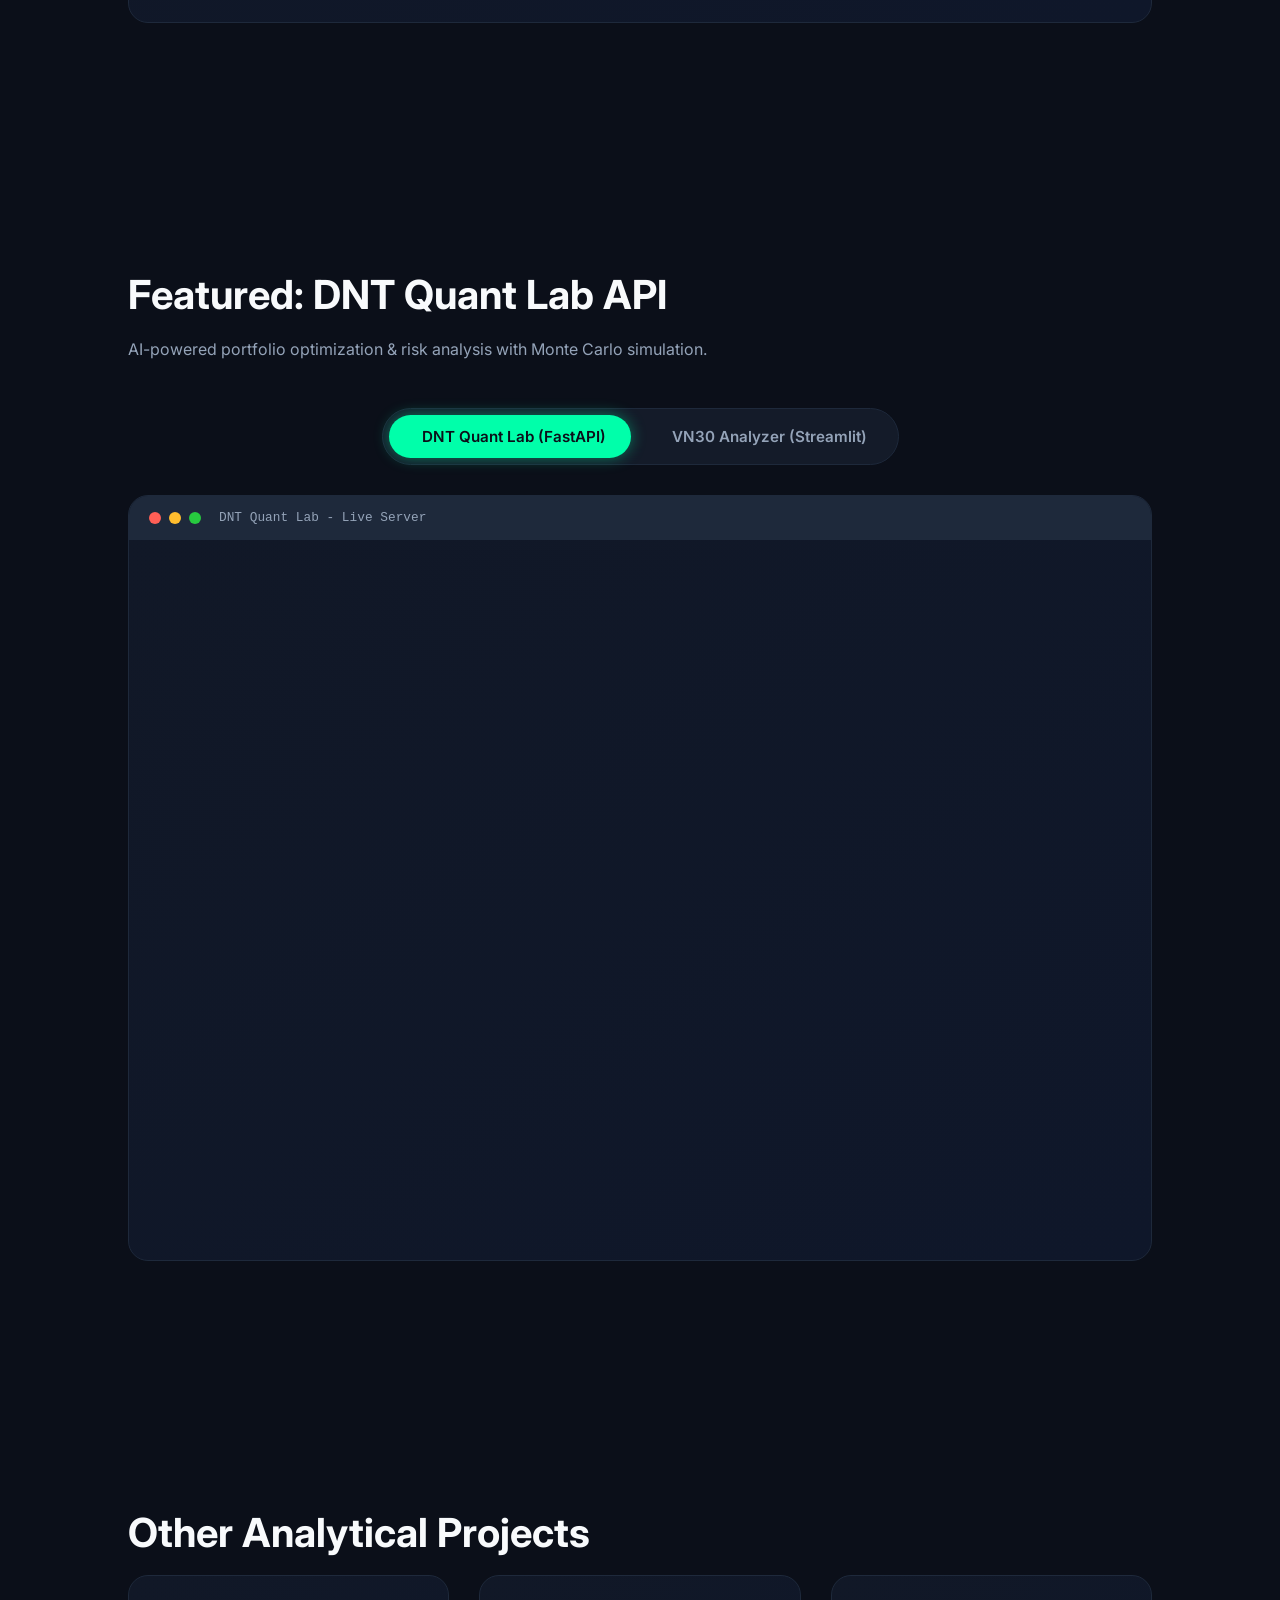
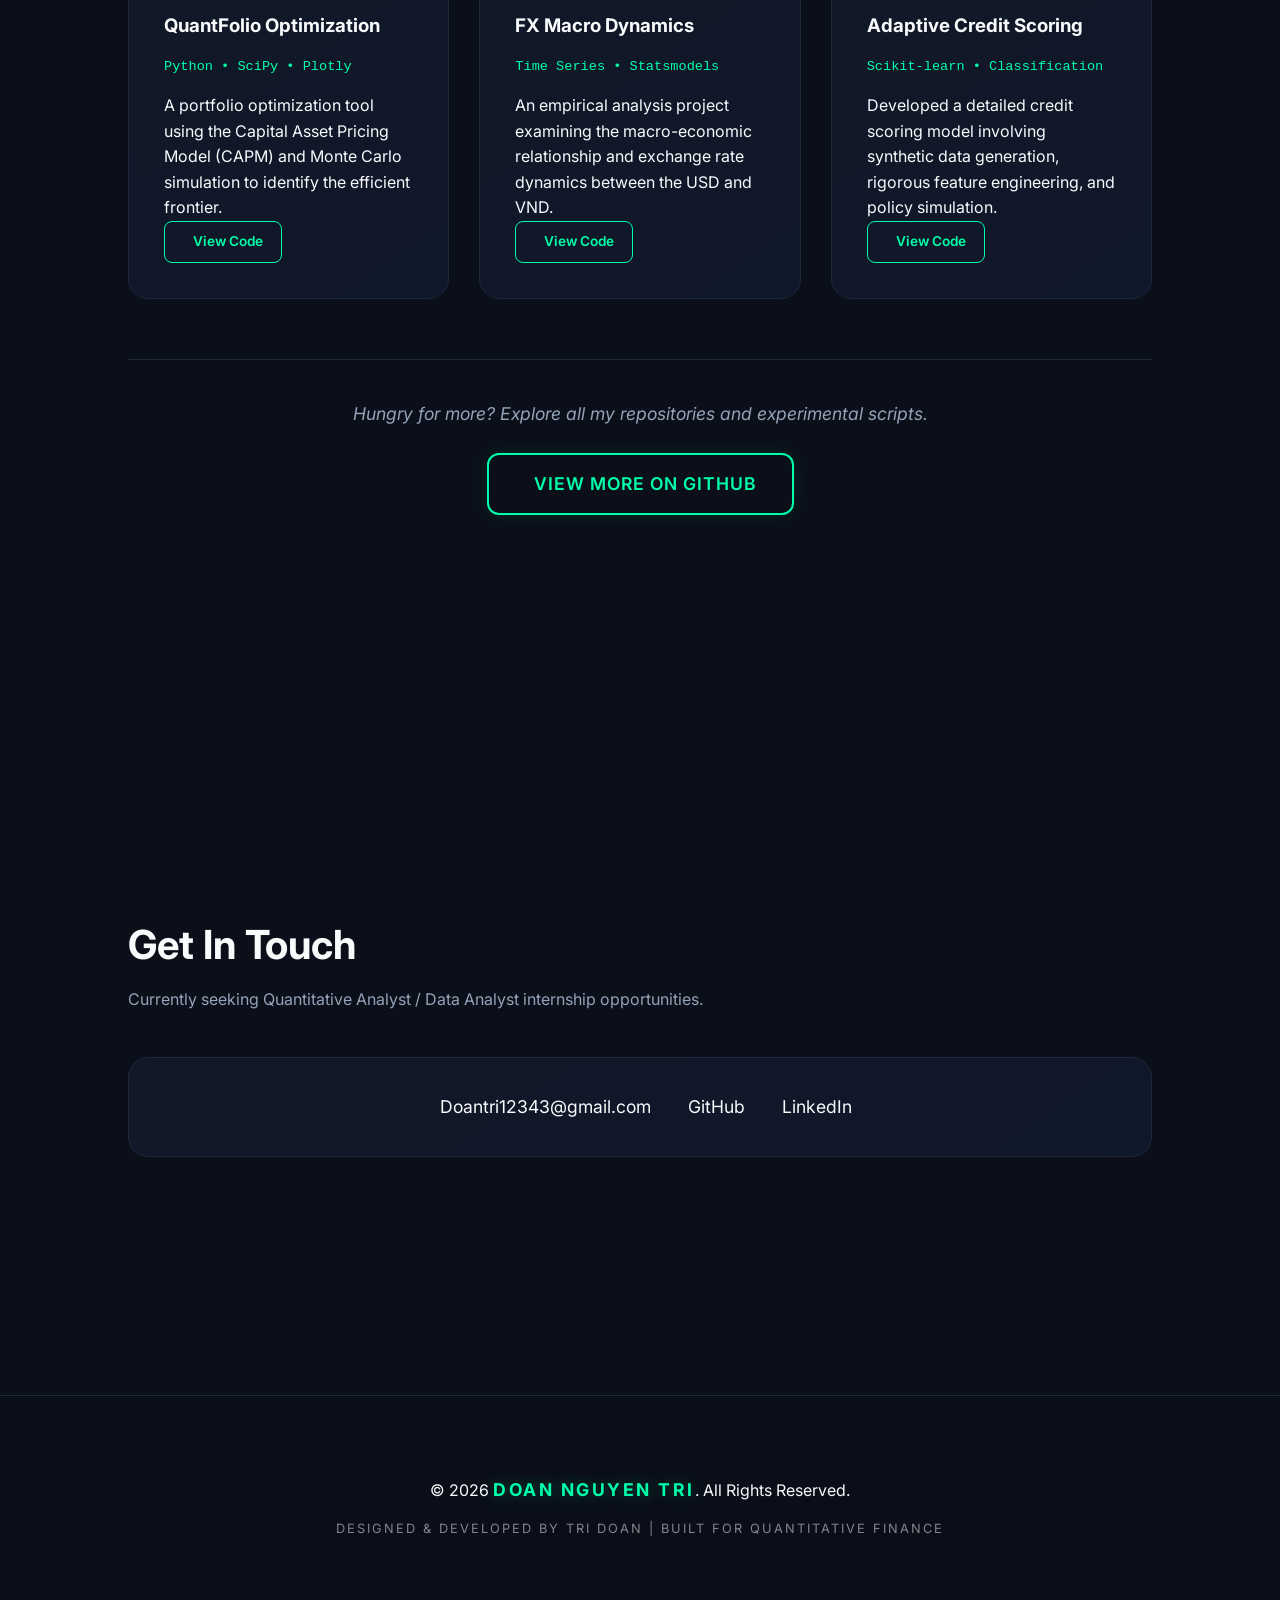
==== commit 399081d7: "feat: add project selector UI and integrate DNT Quant Lab iframe with responsive layout" ====
--- a/index.html
+++ b/index.html
@@ -101,21 +101,32 @@
     </section>
 
     <section id="featured" class="section reveal">
-        <h2 class="section-title" data-i18n="featured_title">Featured: VN30 Stock Analyzer</h2>
-        <p class="section-subtitle" data-i18n="featured_sub">An interactive quantitative research tool comparing VN30 equities against the market benchmark.</p>
-        
+        <h2 id="featured-title" class="section-title" data-i18n="featured_title_quantlab">Featured: DNT Quant Lab API</h2>
+        <p id="featured-subtitle" class="section-subtitle" data-i18n="featured_sub_quantlab">AI-powered portfolio optimization & risk analysis with Monte Carlo simulation.</p>
+        
+        <div class="project-switcher-container">
+            <div class="project-switcher">
+                <button class="switcher-btn active" data-proj="quantlab">
+                    <i class="ph ph-cpu"></i> DNT Quant Lab (FastAPI)
+                </button>
+                <button class="switcher-btn" data-proj="vn30">
+                    <i class="ph ph-chart-line-up"></i> VN30 Analyzer (Streamlit)
+                </button>
+            </div>
+        </div>
+
         <div class="iframe-container card">
             <div class="iframe-header">
                 <span class="dot red"></span>
                 <span class="dot yellow"></span>
                 <span class="dot green"></span>
-                <span class="iframe-title" data-i18n="iframe_title">Live Trading Environment</span>
+                <span class="iframe-title" id="iframe-browser-title" data-i18n="iframe_title_quantlab">DNT Quant Lab - Live Server</span>
             </div>
             
-            <div style="width: 100%; height: 700px; overflow: hidden; border-radius: 0 0 10px 10px;">
-                <iframe 
-                    src="https://dntworkspace-jpwpoc5xgunmexshdfwgqg.streamlit.app/?embed=true" 
-                    style="width: 100%; height: 750px; border: none; margin-bottom: -50px; display: block; background: transparent;"
+            <div class="iframe-wrapper">
+                <iframe id="featured-iframe"
+                    src="https://puzzled-oona-tri1301-cef6b3af.koyeb.app/" 
+                    style="width: 100%; height: 100%; border: none; display: block; background: transparent;"
                     allowtransparency="true"
                     allowfullscreen>
                 </iframe>
--- a/style.css
+++ b/style.css
@@ -161,12 +161,20 @@
 .btn-ai-cta:hover { background: var(--accent); color: var(--bg-color) !important; transform: translateY(-3px); box-shadow: 0 0 15px var(--accent); }
 .btn-ai-cta i { font-size: 1.2rem; }
 
-/* --- 13. IFRAME (STREAMLIT) --- */
-.iframe-container { height: 800px; display: flex; flex-direction: column; padding: 0; overflow: hidden; }
+/* --- 13. IFRAME & PROJECT SWITCHER --- */
+.project-switcher-container { display: flex; justify-content: center; margin-bottom: 30px; width: 100%; }
+.project-switcher { display: flex; background: rgba(30,41,59,0.5); border: 1px solid var(--card-border); border-radius: 50px; padding: 6px; gap: 8px; backdrop-filter: blur(10px); }
+.switcher-btn { background: transparent; border: none; color: var(--text-secondary); padding: 12px 25px; border-radius: 40px; font-size: 0.95rem; font-weight: 600; cursor: pointer; transition: var(--transition); display: flex; align-items: center; gap: 8px; }
+.switcher-btn:hover { color: var(--text-primary); }
+.switcher-btn.active { background: var(--accent); color: var(--bg-color); box-shadow: 0 0 15px rgba(0,255,170,0.4); }
+.switcher-btn i { font-size: 1.2rem; }
+
+.iframe-container { height: auto; display: flex; flex-direction: column; padding: 0; overflow: hidden; }
 .iframe-header { background: #1e293b; padding: 12px 20px; display: flex; align-items: center; gap: 8px; }
 .dot { width: 12px; height: 12px; border-radius: 50%; }
 .dot.red { background: #ff5f56; } .dot.yellow { background: #ffbd2e; } .dot.green { background: #27c93f; }
 .iframe-title { color: #94a3b8; font-size: 0.8rem; margin-left: 10px; font-family: monospace; }
+.iframe-wrapper { width: 100%; height: 80vh; min-height: 650px; border-radius: 0 0 10px 10px; overflow: hidden; position: relative; }
 iframe { width: 100%; height: 100%; border: none; }
 
 /* --- 14. PROJECTS --- */
@@ -257,7 +265,9 @@
     .nav-links { display: none; }
     .section { padding: 80px 5%; }
     .hero-cta { flex-direction: column; }
-    .iframe-container { height: 500px; }
+    .project-switcher { flex-direction: column; border-radius: 20px; width: 100%; }
+    .switcher-btn { width: 100%; justify-content: center; }
+    .iframe-wrapper { height: 75vh; min-height: 500px; }
     .chatbot-container { bottom: 15px; right: 15px; }
     .chat-window { width: calc(100vw - 30px); height: 400px; right: 0; bottom: 75px; }
 }
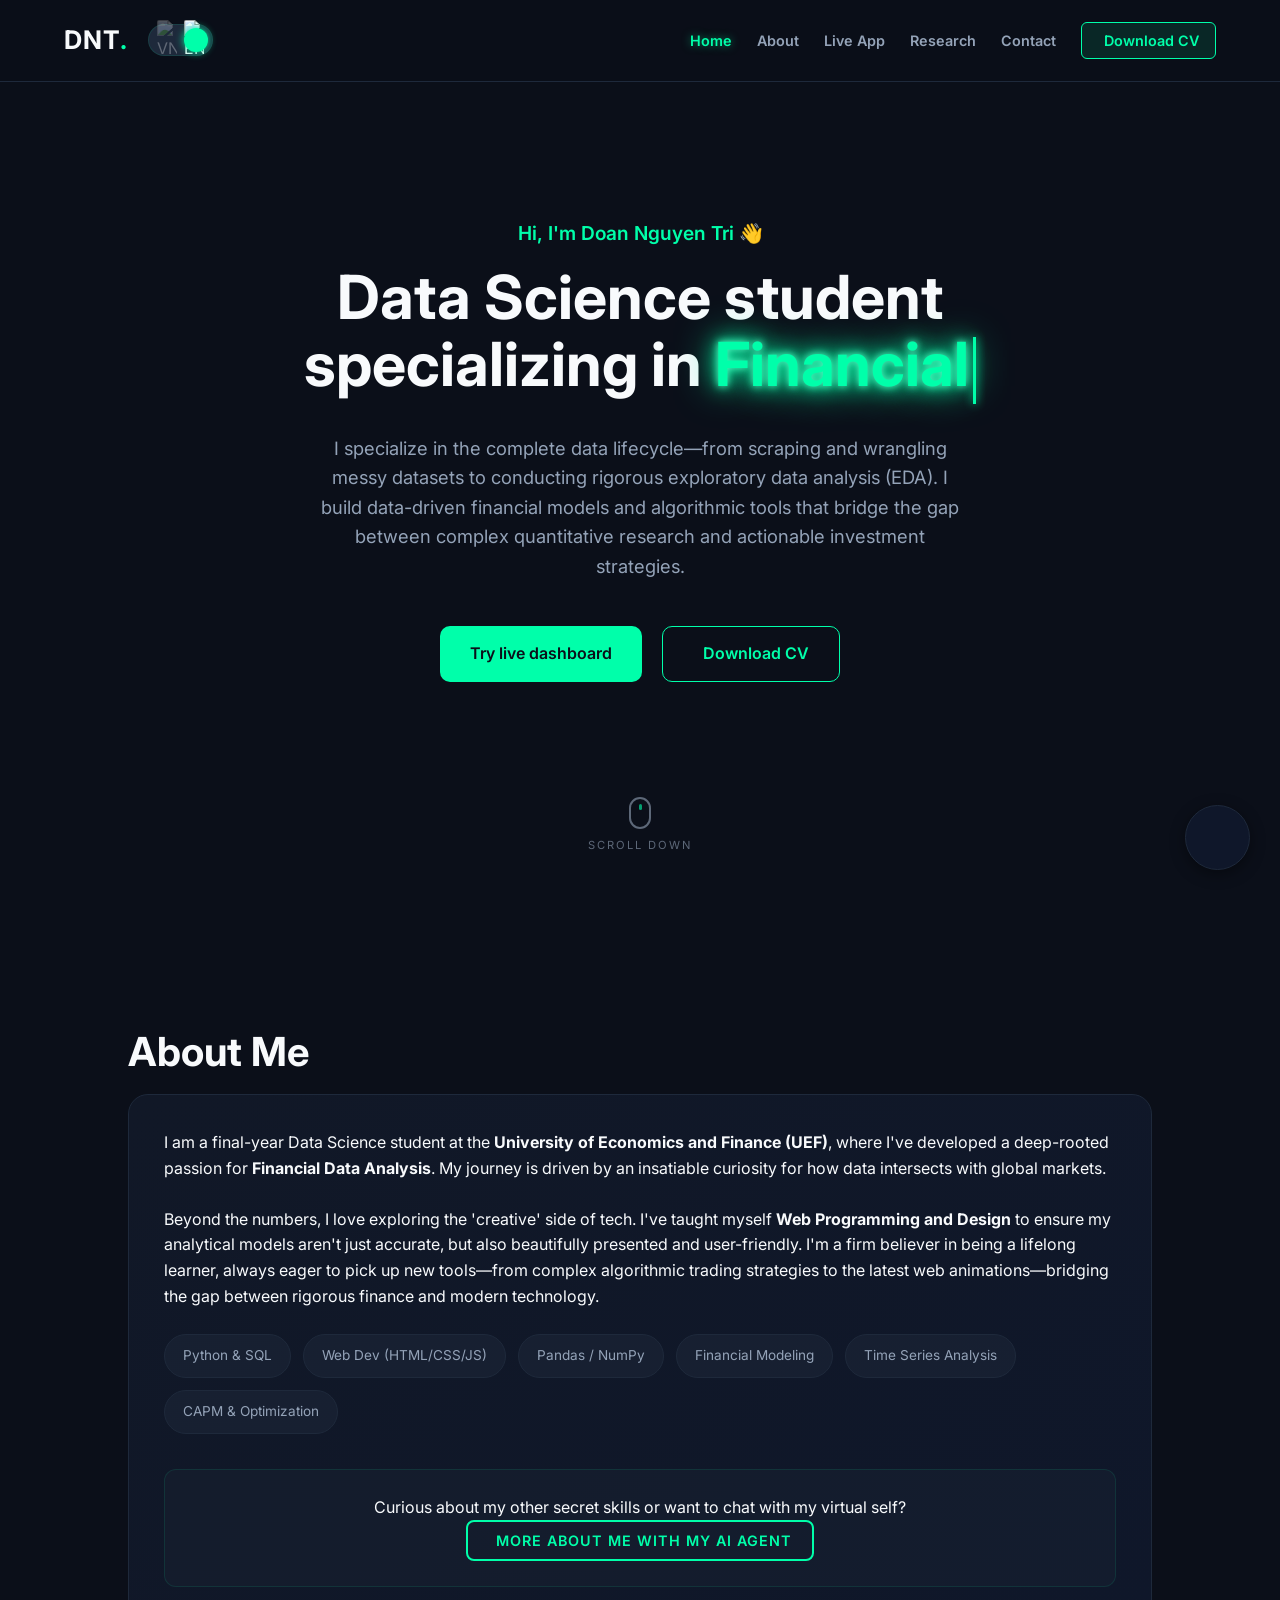
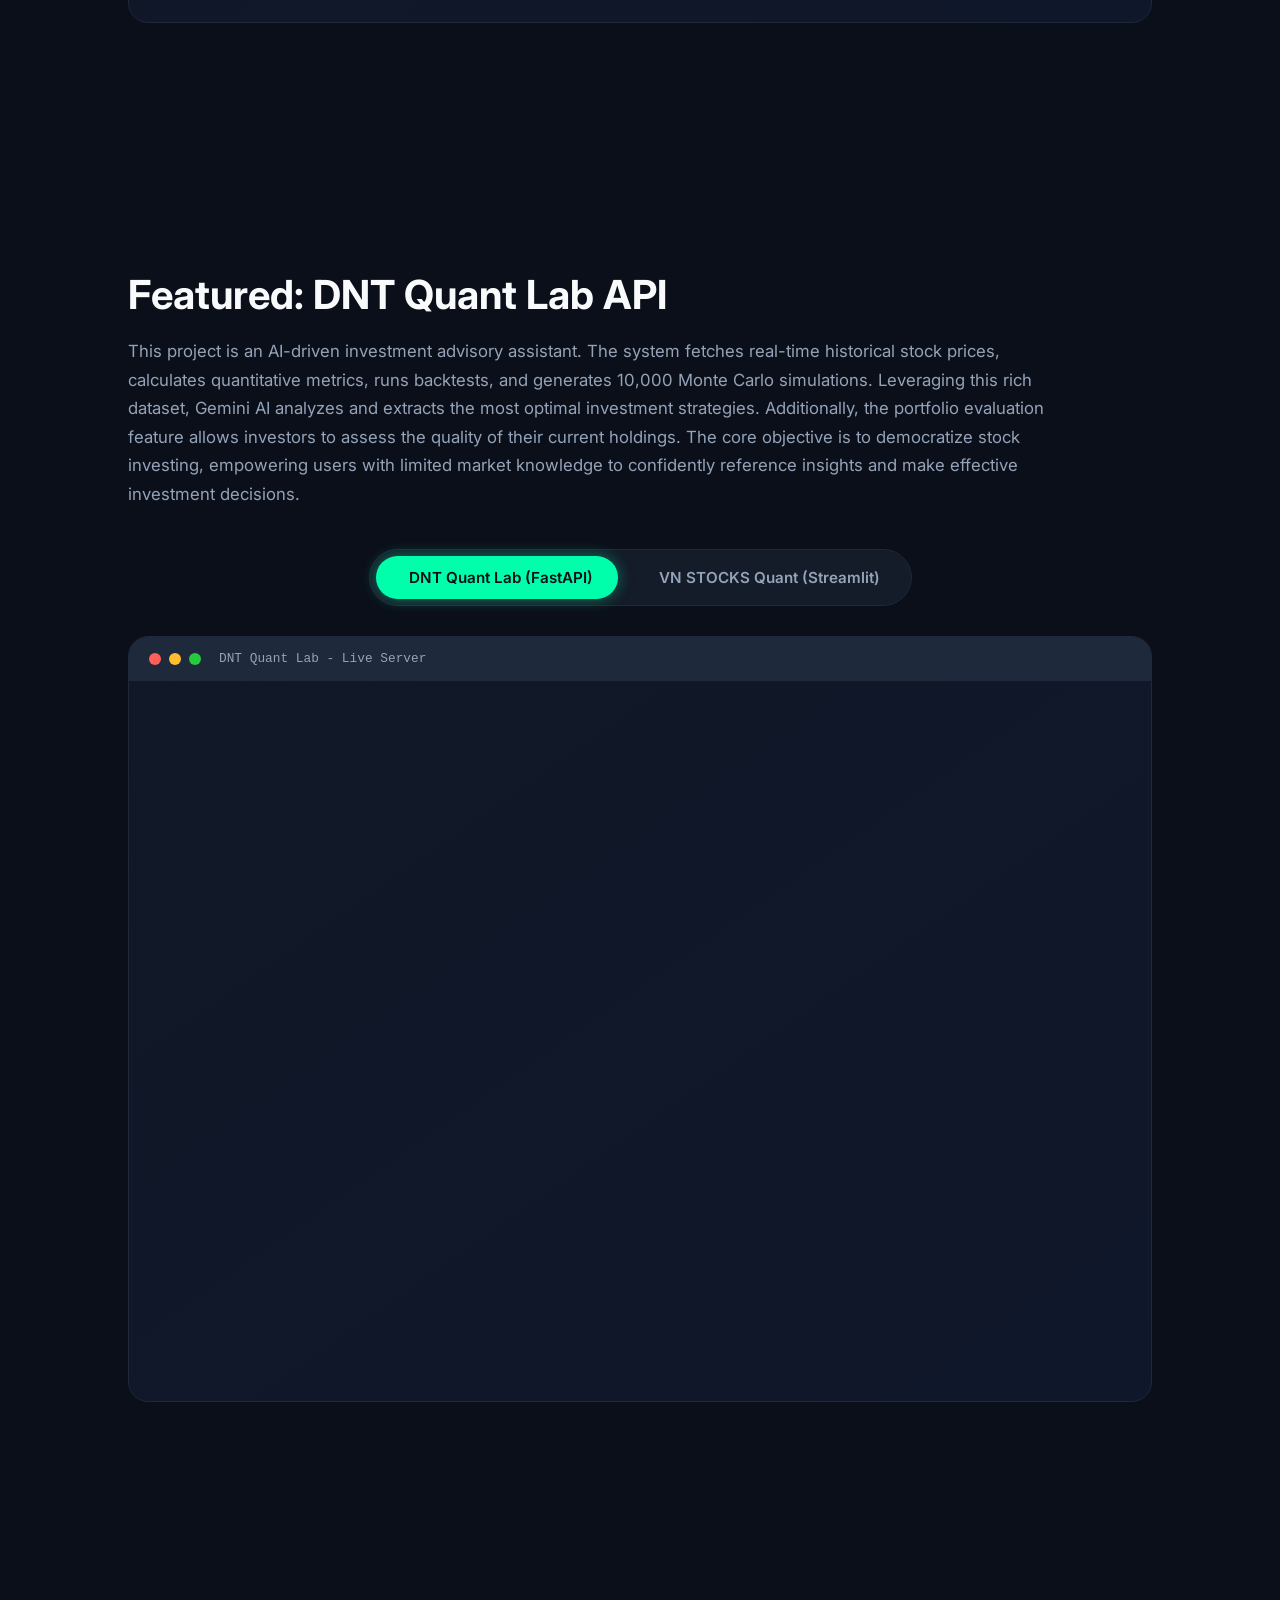
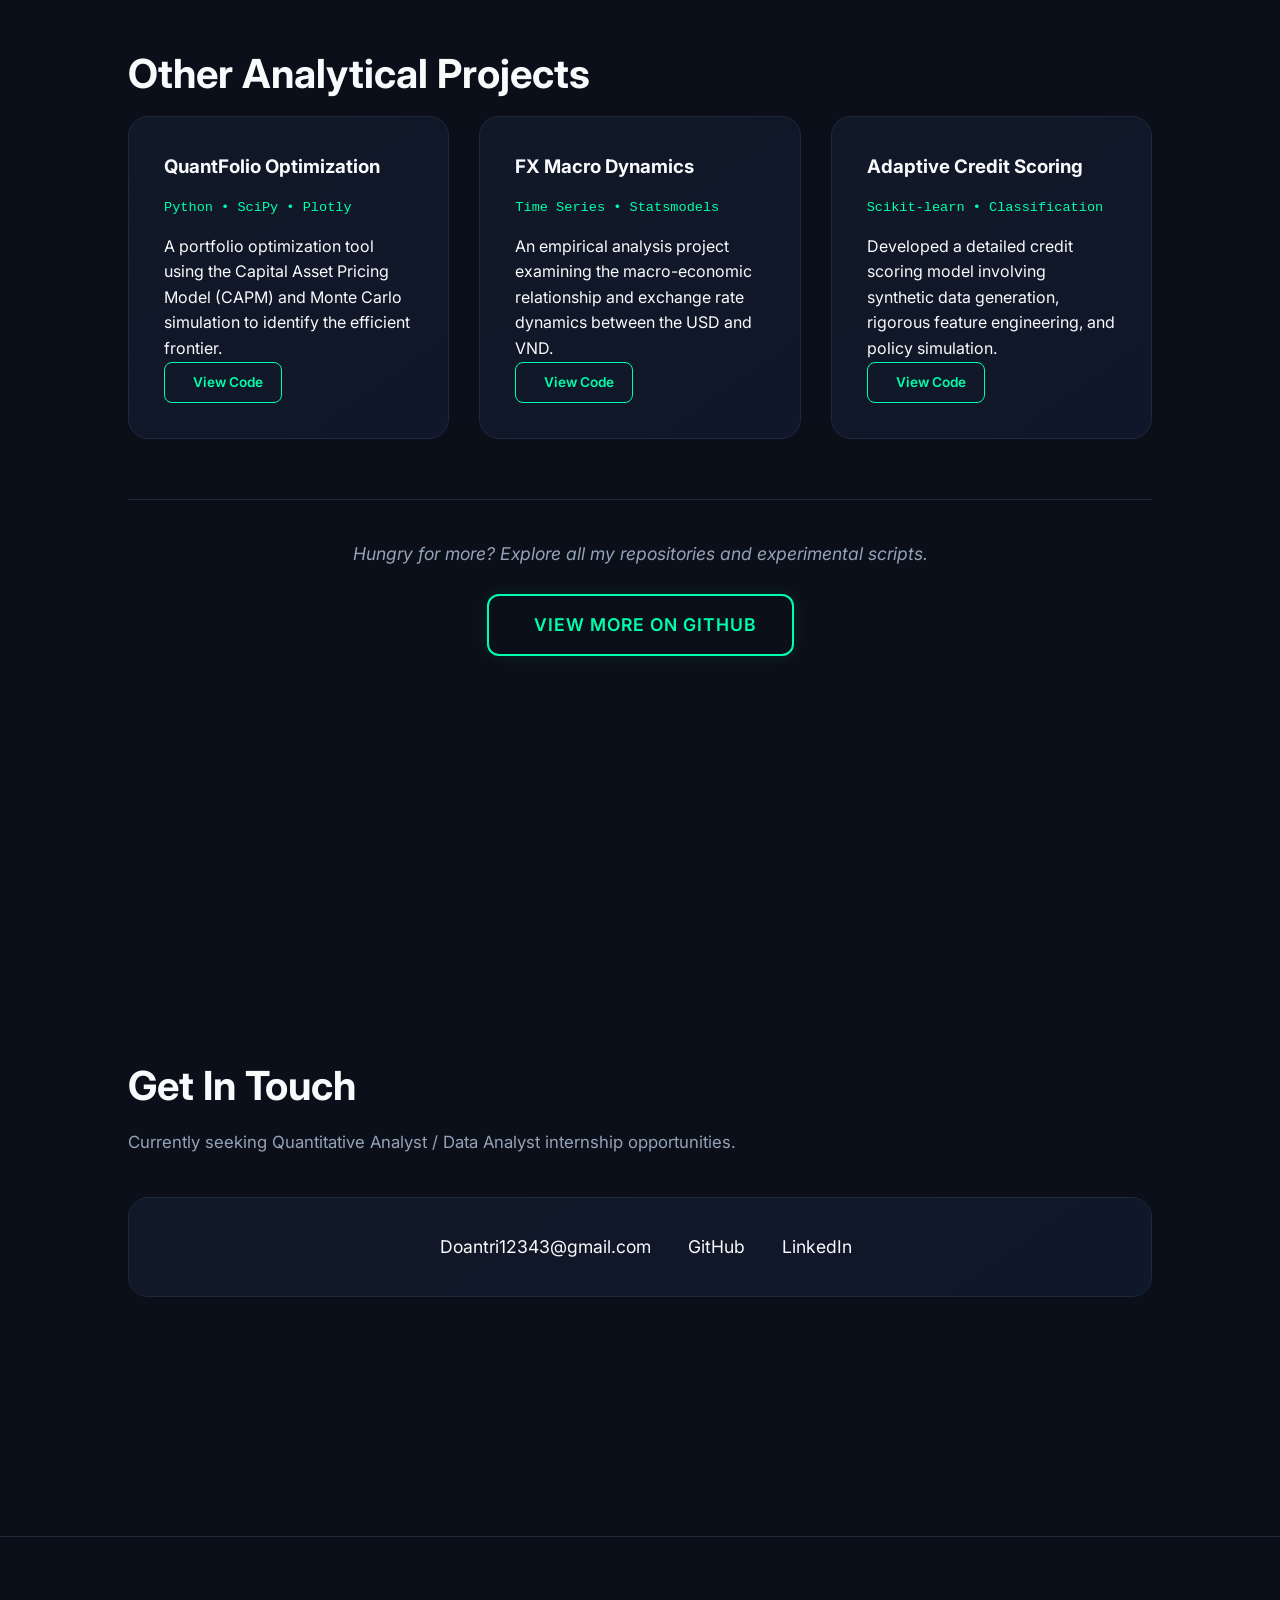
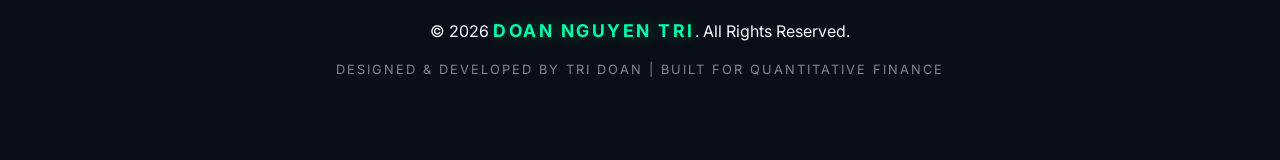
==== commit a911d485: "Update project name to VN STOCKS Quant and update descriptions" ====
--- a/index.html
+++ b/index.html
@@ -110,7 +110,7 @@
                     <i class="ph ph-cpu"></i> DNT Quant Lab (FastAPI)
                 </button>
                 <button class="switcher-btn" data-proj="vn30">
-                    <i class="ph ph-chart-line-up"></i> VN30 Analyzer (Streamlit)
+                    <i class="ph ph-chart-line-up"></i> VN STOCKS Quant (Streamlit)
                 </button>
             </div>
         </div>
--- a/style.css
+++ b/style.css
@@ -96,7 +96,7 @@
 .reveal { opacity: 0; transform: translateY(30px); transition: all 0.8s cubic-bezier(0.4, 0, 0.2, 1); }
 .reveal.active { opacity: 1; transform: translateY(0); }
 .section-title { font-size: 2.5rem; margin-bottom: 10px; font-weight: 700; }
-.section-subtitle { color: var(--text-secondary); margin-bottom: 45px; max-width: 700px; }
+.section-subtitle { color: var(--text-secondary); margin-bottom: 40px; max-width: 950px; font-size: 1.05rem; line-height: 1.7; }
 
 /* --- 8. CARD --- */
 .card {
